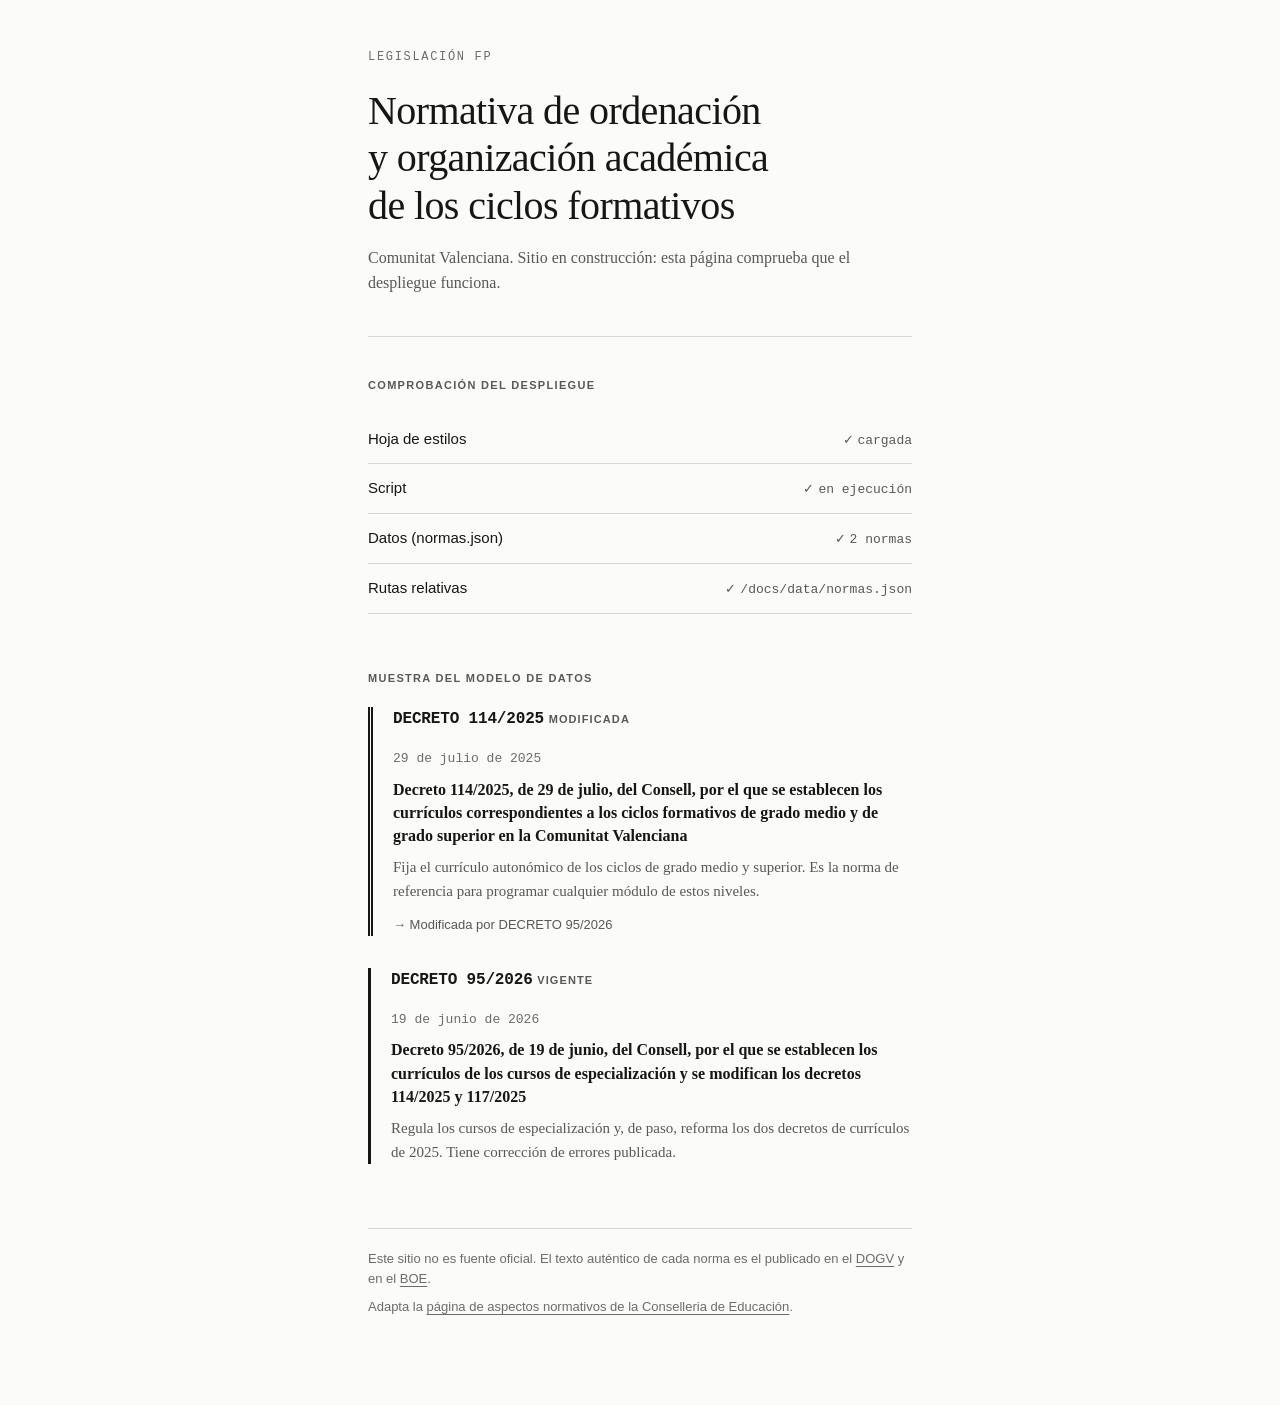
==== docs/index.html @ 3f7e7607 "Publicar esqueleto del sitio con diagnóstico de despliegue" ====
<!doctype html>
<html lang="es">
<head>
<meta charset="utf-8">
<meta name="viewport" content="width=device-width, initial-scale=1">
<title>Legislación FP · Normativa de ciclos formativos</title>
<meta name="description" content="Consulta de la normativa de ordenación y organización académica de los ciclos formativos de FP de la Comunitat Valenciana.">
<link rel="stylesheet" href="assets/css/base.css">
</head>
<body>
<div class="hoja">

  <header>
    <p class="eyebrow">Legislación FP</p>
    <h1 class="titulo">Normativa de ordenación y organización académica de los ciclos formativos</h1>
    <p class="entradilla">Comunitat Valenciana. Sitio en construcción: esta página comprueba que el despliegue funciona.</p>
  </header>

  <hr class="regla">

  <main>
    <section class="seccion">
      <h2 class="rotulo">Comprobación del despliegue</h2>
      <ul class="diagnostico" id="diagnostico">
        <li class="comprobacion" data-resultado="pendiente" data-prueba="css">
          <span>Hoja de estilos</span><span class="comprobacion__resultado">comprobando</span>
        </li>
        <li class="comprobacion" data-resultado="pendiente" data-prueba="js">
          <span>Script</span><span class="comprobacion__resultado">comprobando</span>
        </li>
        <li class="comprobacion" data-resultado="pendiente" data-prueba="datos">
          <span>Datos (normas.json)</span><span class="comprobacion__resultado">comprobando</span>
        </li>
        <li class="comprobacion" data-resultado="pendiente" data-prueba="rutas">
          <span>Rutas relativas</span><span class="comprobacion__resultado">comprobando</span>
        </li>
      </ul>
      <noscript>
        <p class="entradilla">El diagnóstico necesita JavaScript. Que veas esta página con estilos ya confirma que el HTML y la hoja de estilos se sirven bien.</p>
      </noscript>
    </section>

    <section class="seccion">
      <h2 class="rotulo">Muestra del modelo de datos</h2>
      <div id="muestra"></div>
    </section>
  </main>

  <footer class="pie">
    <p>Este sitio no es fuente oficial. El texto auténtico de cada norma es el publicado en el <a href="https://dogv.gva.es/">DOGV</a> y en el <a href="https://www.boe.es/">BOE</a>.</p>
    <p>Adapta la <a href="https://ceice.gva.es/es/web/formacion-profesional/normativa-sobre-ordenacion-y-organizacion-academica-de-los-ciclos-formativos">página de aspectos normativos de la Conselleria de Educación</a>.</p>
  </footer>

</div>
<script src="assets/js/app.js"></script>
</body>
</html>
---- docs/assets/css/base.css ----
/* ==========================================================================
   legislacion-fp · hoja de estilos base
   Escala de grises estricta. El estado de vigencia se codifica con el filete
   izquierdo (trazo), nunca con color: sobrevive a la impresión en blanco y
   negro y a la ceguera al color.
   ========================================================================== */

:root {
  /* Señal para que el script confirme que esta hoja ha cargado. */
  --hoja-cargada: 1;

  /* Tinta y papel. Neutros con una calidez mínima: el negro puro sobre blanco
     puro cansa en lecturas largas de texto legal. */
  --papel:       #fbfbfa;
  --realce:      #efeeea;
  --filete:      #d8d6d1;
  --tinta-tenue: #6e6c67;
  --tinta-media: #5a5854;
  --tinta:       #171614;

  /* Tres funciones tipográficas: título y prosa en serif documental,
     interfaz en la sans del sistema, identificadores y fechas en monoespaciada.
     Ninguna fuente externa: sin peticiones a terceros, sin latencia y sin el
     problema de RGPD que arrastra incrustar tipografías de Google. */
  --fuente-titulo: "Iowan Old Style", "Palatino Linotype", Palatino, "Book Antiqua", Georgia, serif;
  --fuente-ui: -apple-system, BlinkMacSystemFont, "Segoe UI", Roboto, "Helvetica Neue", Arial, sans-serif;
  --fuente-dato: ui-monospace, SFMono-Regular, "SF Mono", Menlo, Consolas, "Liberation Mono", monospace;

  --paso: 0.25rem;
  --medida: 34rem;
}

@media (prefers-color-scheme: dark) {
  :root {
    --papel:       #131312;
    --realce:      #1d1c1a;
    --filete:      #33322f;
    --tinta-tenue: #8f8d87;
    --tinta-media: #a3a099;
    --tinta:       #edebe6;
  }
}

*, *::before, *::after { box-sizing: border-box; }

body {
  margin: 0;
  padding: calc(var(--paso) * 12) calc(var(--paso) * 6) calc(var(--paso) * 20);
  background: var(--papel);
  color: var(--tinta);
  font-family: var(--fuente-titulo);
  font-size: 1.0625rem;
  line-height: 1.6;
  text-rendering: optimizeLegibility;
  -webkit-font-smoothing: antialiased;
}

.hoja { max-width: var(--medida); margin-inline: auto; }

/* --- Cabecera ------------------------------------------------------------ */

.eyebrow {
  margin: 0 0 calc(var(--paso) * 5);
  font-family: var(--fuente-dato);
  font-size: 0.75rem;
  letter-spacing: 0.14em;
  text-transform: uppercase;
  color: var(--tinta-tenue);
}

.titulo {
  margin: 0;
  font-size: clamp(1.75rem, 5.5vw, 2.5rem);
  font-weight: 400;
  line-height: 1.18;
  letter-spacing: -0.015em;
  text-wrap: balance;
}

.entradilla {
  margin: calc(var(--paso) * 4) 0 0;
  color: var(--tinta-media);
  font-size: 1rem;
}

.regla {
  margin: calc(var(--paso) * 10) 0;
  border: 0;
  border-top: 1px solid var(--filete);
}

/* --- Rótulos de sección --------------------------------------------------- */

.rotulo {
  margin: 0 0 calc(var(--paso) * 5);
  font-family: var(--fuente-ui);
  font-size: 0.6875rem;
  font-weight: 600;
  letter-spacing: 0.12em;
  text-transform: uppercase;
  color: var(--tinta-media);
}

.seccion + .seccion { margin-top: calc(var(--paso) * 14); }

/* --- Diagnóstico ---------------------------------------------------------- */

.diagnostico { margin: 0; padding: 0; list-style: none; }

.comprobacion {
  display: flex;
  gap: calc(var(--paso) * 4);
  align-items: baseline;
  justify-content: space-between;
  padding: calc(var(--paso) * 3) 0;
  border-bottom: 1px solid var(--filete);
  font-family: var(--fuente-ui);
  font-size: 0.9375rem;
}

.comprobacion__resultado {
  font-family: var(--fuente-dato);
  font-size: 0.8125rem;
  color: var(--tinta-media);
  text-align: right;
}

.comprobacion[data-resultado="pendiente"] { color: var(--tinta-tenue); }
.comprobacion[data-resultado="fallo"] .comprobacion__resultado { color: var(--tinta); font-weight: 700; }

/* El signo va antes del texto y no depende del color para leerse. */
.comprobacion__resultado::before { margin-right: 0.5ch; }
.comprobacion[data-resultado="ok"]        .comprobacion__resultado::before { content: "✓"; }
.comprobacion[data-resultado="fallo"]     .comprobacion__resultado::before { content: "✗"; }
.comprobacion[data-resultado="pendiente"] .comprobacion__resultado::before { content: "·"; }

/* --- Norma: el filete izquierdo codifica la vigencia ---------------------- */

.norma {
  padding-left: calc(var(--paso) * 5);
  border-left: 3px solid var(--tinta);
}

.norma + .norma { margin-top: calc(var(--paso) * 8); }

.norma[data-estado="modificada"] { border-left-width: 5px; border-left-style: double; }
.norma[data-estado="derogada"]   { border-left-style: dotted; color: var(--tinta-tenue); }

.norma__id {
  font-family: var(--fuente-dato);
  font-size: 1rem;
  font-weight: 600;
  letter-spacing: -0.01em;
}

.norma__estado {
  margin-left: 0.75ch;
  font-family: var(--fuente-ui);
  font-size: 0.6875rem;
  font-weight: 600;
  letter-spacing: 0.1em;
  text-transform: uppercase;
  color: var(--tinta-media);
}

.norma__fecha {
  margin: calc(var(--paso) * 1) 0 calc(var(--paso) * 2);
  font-family: var(--fuente-dato);
  font-size: 0.8125rem;
  color: var(--tinta-tenue);
}

.norma__titulo { margin: 0; font-size: 1rem; line-height: 1.45; }
.norma__resumen { margin: calc(var(--paso) * 2) 0 0; color: var(--tinta-media); font-size: 0.9375rem; }

.norma__relacion {
  margin: calc(var(--paso) * 3) 0 0;
  font-family: var(--fuente-ui);
  font-size: 0.8125rem;
  color: var(--tinta-media);
}

.norma__relacion::before { content: "→"; margin-right: 0.5ch; }

/* --- Enlaces -------------------------------------------------------------- */

a {
  color: inherit;
  text-decoration-thickness: 1px;
  text-underline-offset: 0.2em;
}

a:hover { text-decoration-thickness: 2px; }

a:focus-visible {
  outline: 2px solid var(--tinta);
  outline-offset: 3px;
  border-radius: 1px;
}

/* --- Pie ------------------------------------------------------------------ */

.pie {
  margin-top: calc(var(--paso) * 16);
  padding-top: calc(var(--paso) * 5);
  border-top: 1px solid var(--filete);
  font-family: var(--fuente-ui);
  font-size: 0.8125rem;
  line-height: 1.55;
  color: var(--tinta-tenue);
}

.pie p { margin: 0 0 calc(var(--paso) * 2); }

/* --- Accesibilidad e impresión -------------------------------------------- */

@media (prefers-reduced-motion: no-preference) {
  .comprobacion { transition: color 120ms ease-out; }
}

@media print {
  body { background: #fff; color: #000; padding: 0; }
  .diagnostico { display: none; }
}
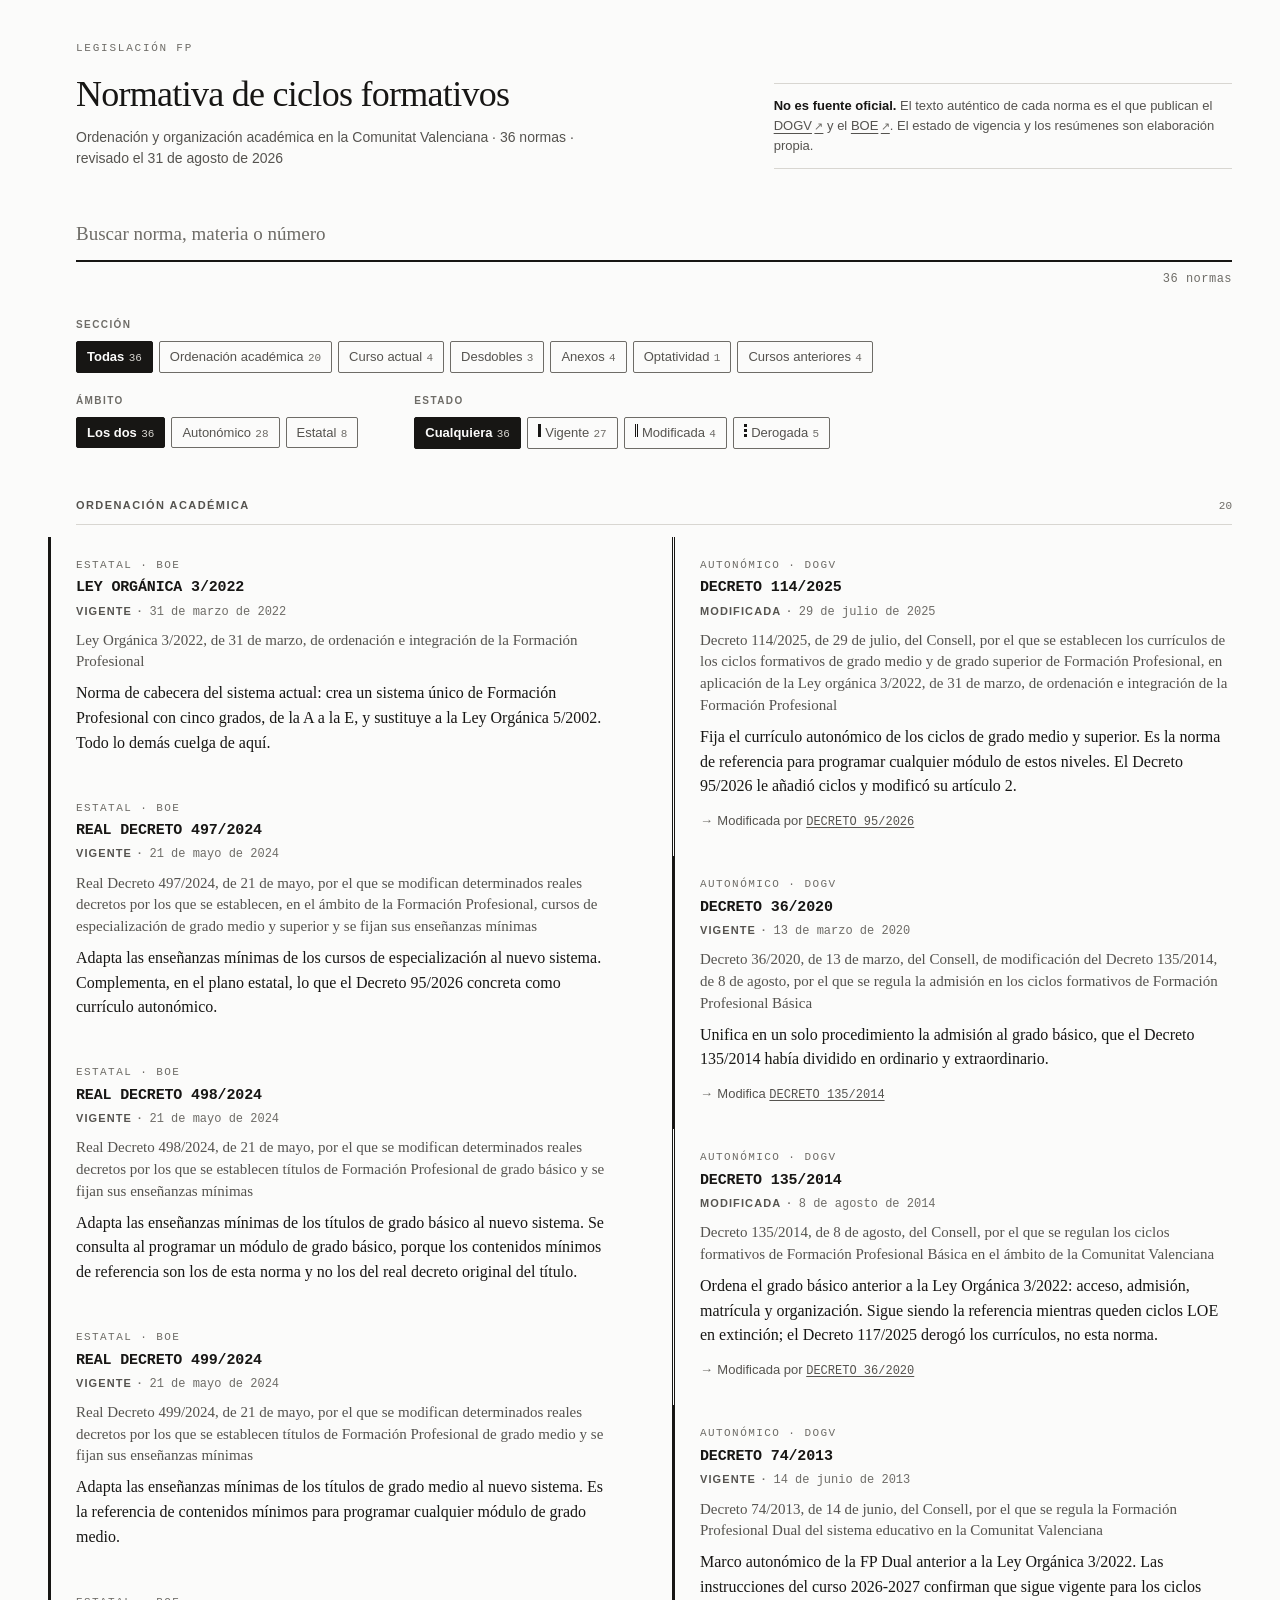
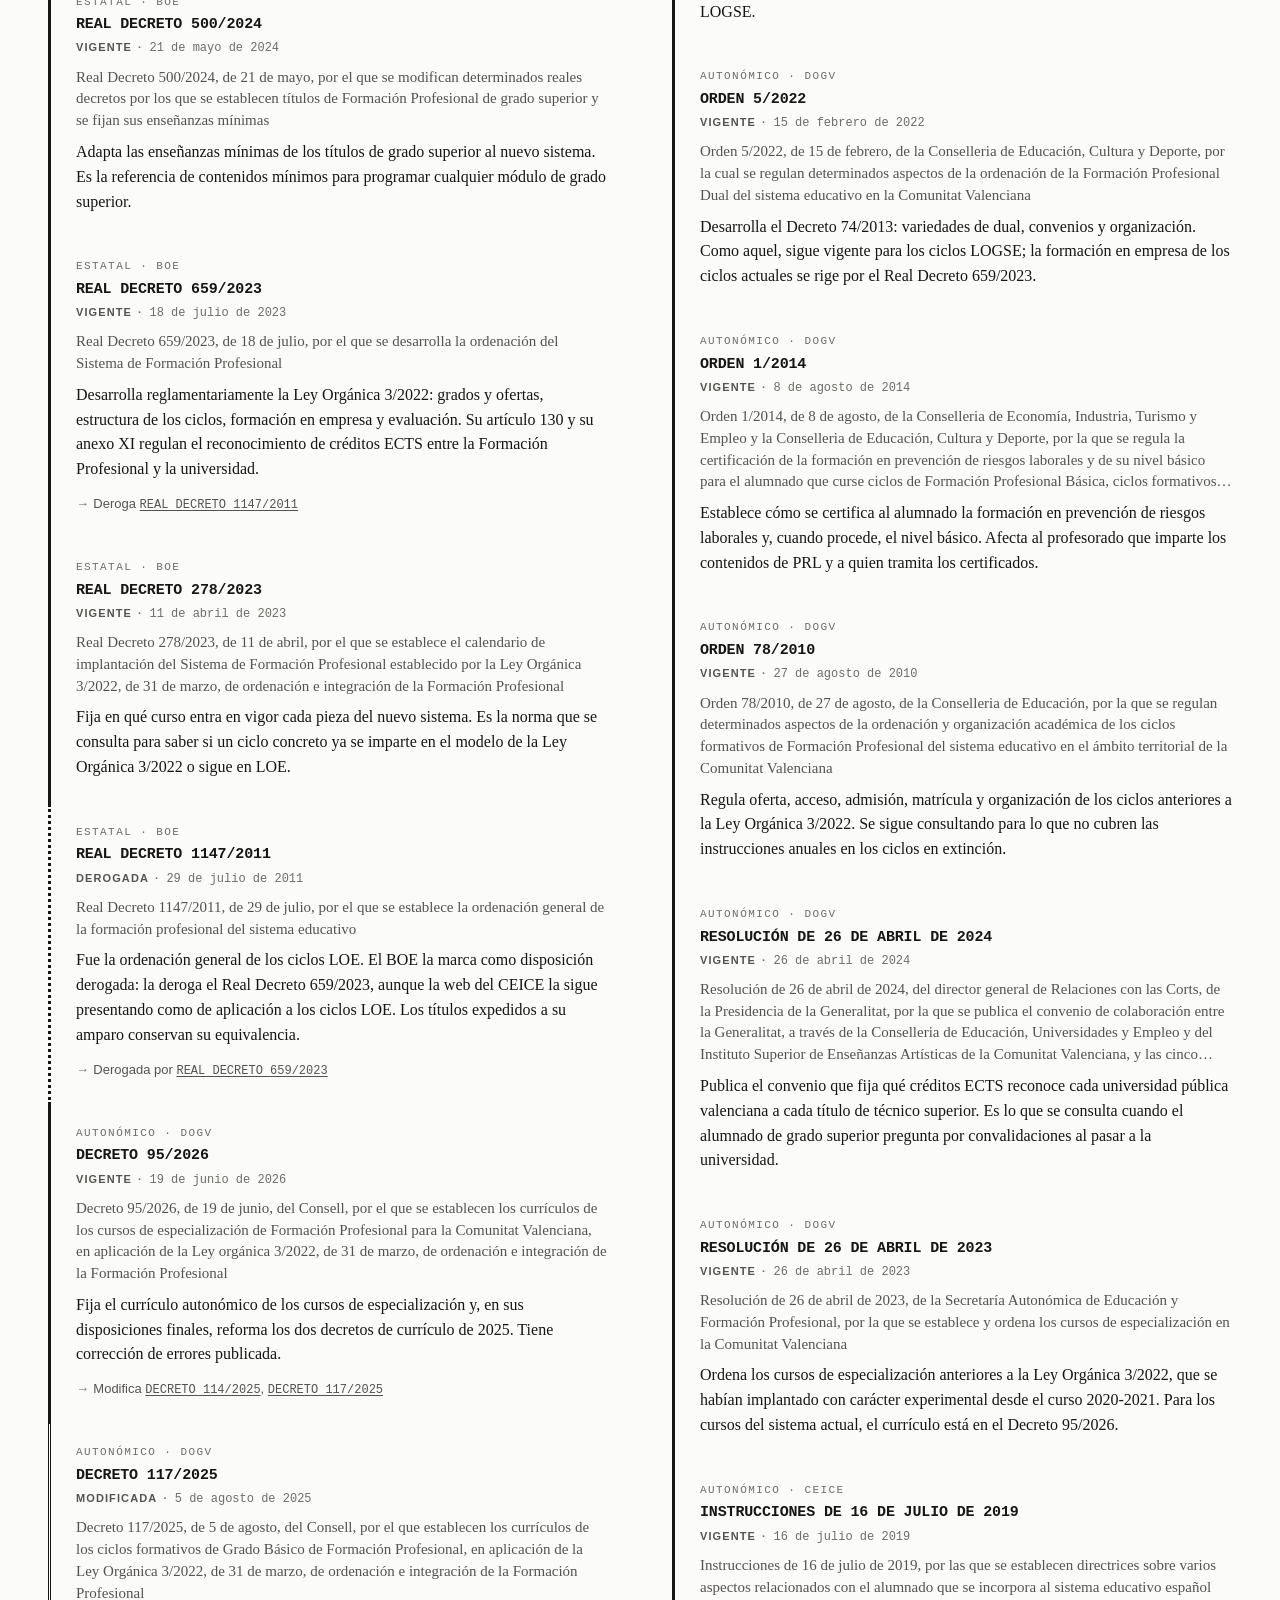
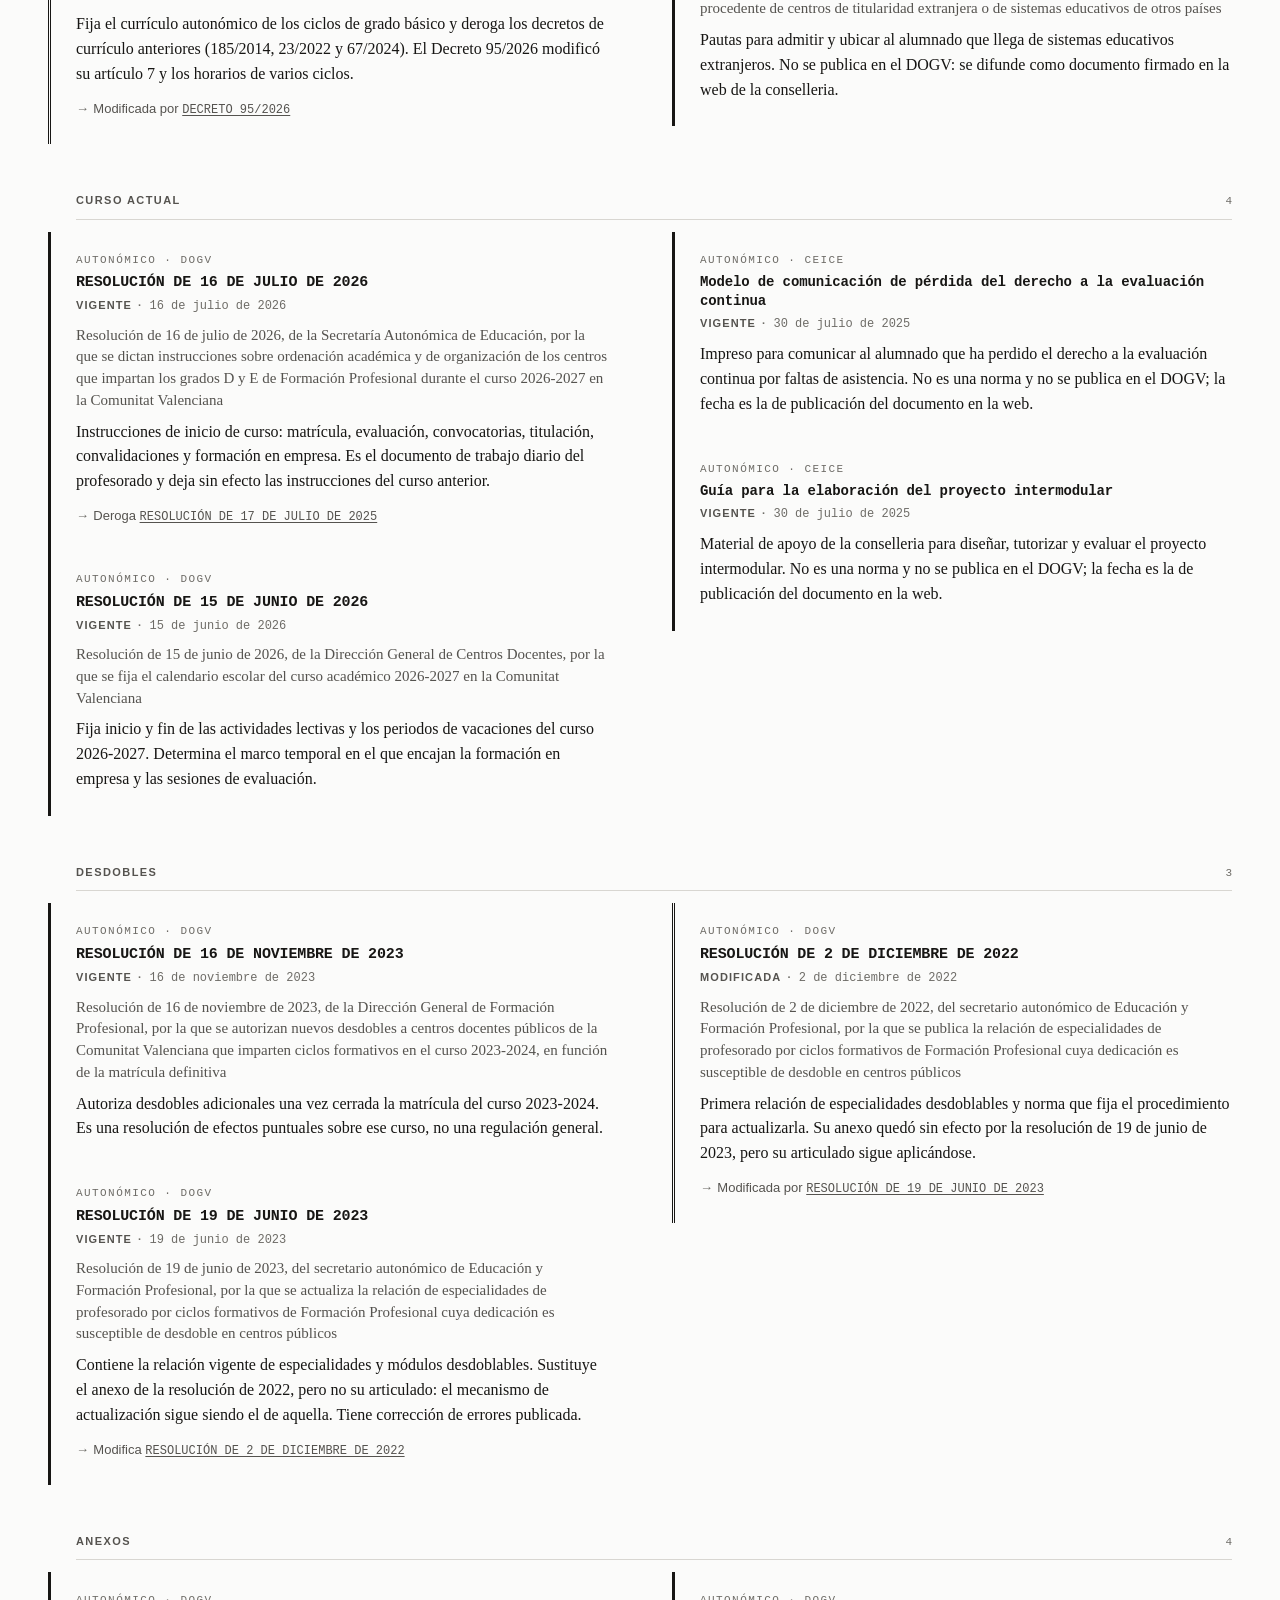
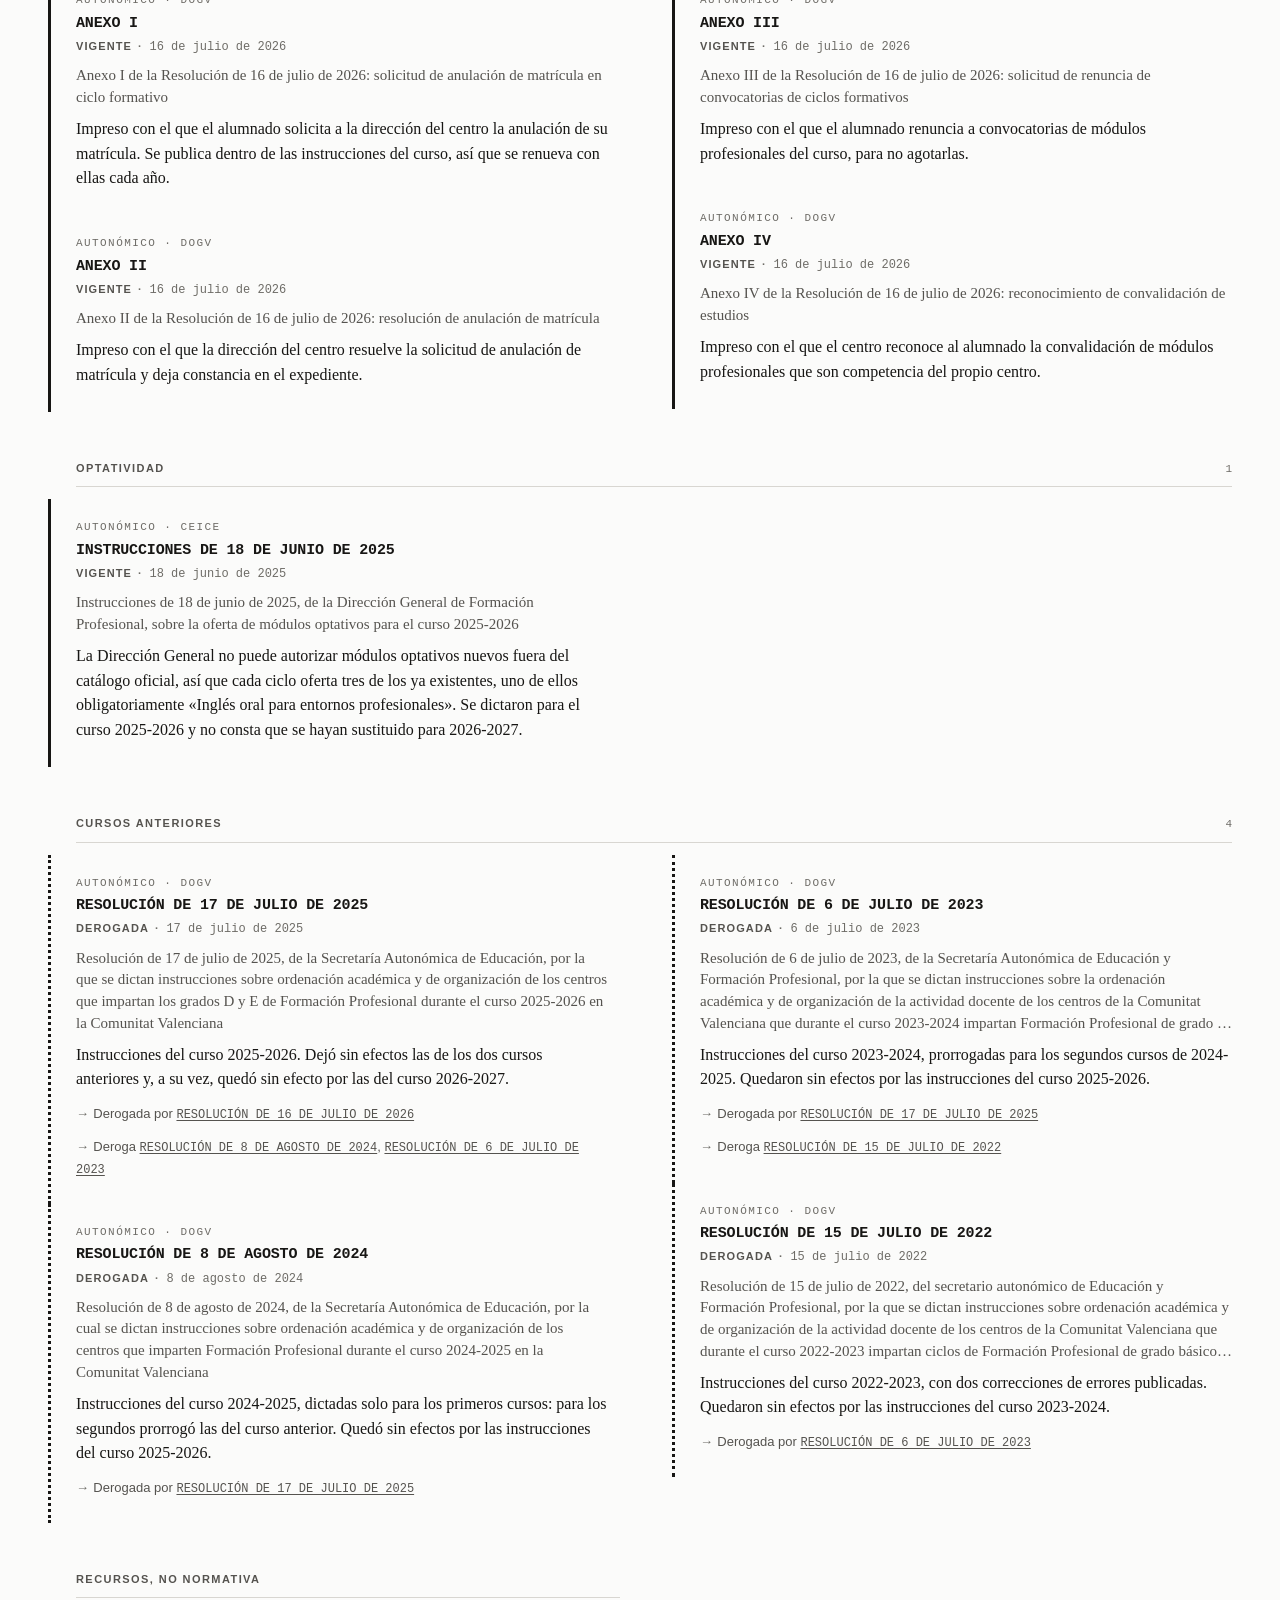
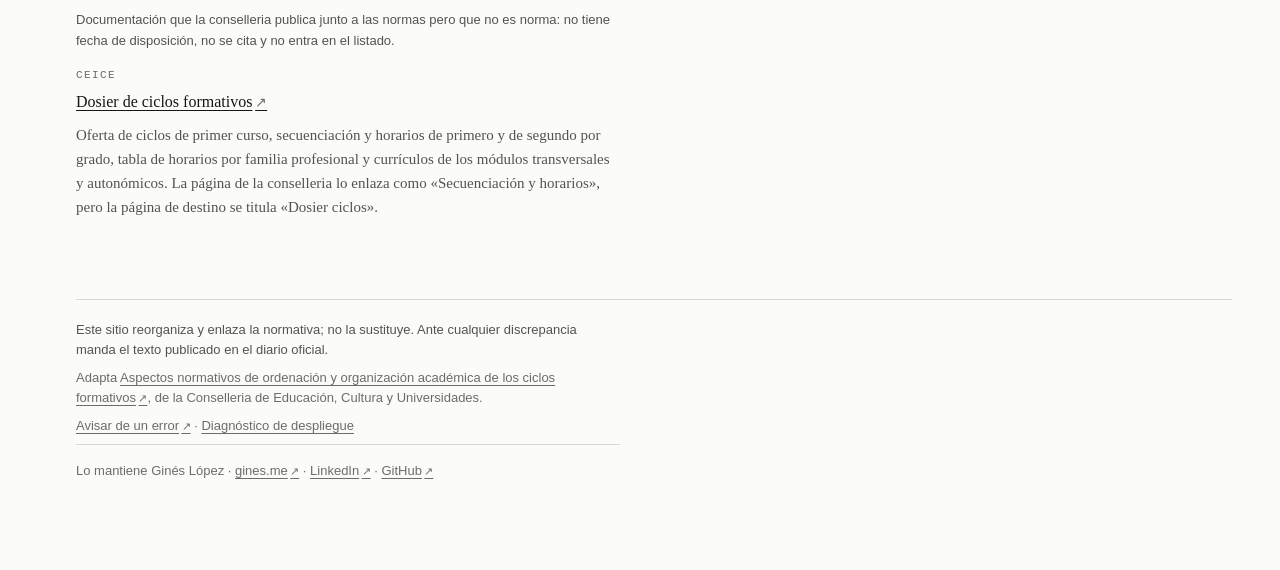
==== commit 844f1628: "Fase 3 v 0.1" ====
--- a/docs/index.html
+++ b/docs/index.html
@@ -4,54 +4,91 @@
 <meta charset="utf-8">
 <meta name="viewport" content="width=device-width, initial-scale=1">
 <title>Legislación FP · Normativa de ciclos formativos</title>
-<meta name="description" content="Consulta de la normativa de ordenación y organización académica de los ciclos formativos de FP de la Comunitat Valenciana.">
+<meta name="description" content="Consulta con buscador y filtros de la normativa de ordenación y organización académica de los ciclos formativos de FP de la Comunitat Valenciana, con el estado de vigencia y las relaciones entre normas.">
+<link rel="icon" href="assets/favicon.svg" type="image/svg+xml">
 <link rel="stylesheet" href="assets/css/base.css">
 </head>
 <body>
+
+<a class="saltar" href="#contenido">Saltar al contenido</a>
+
 <div class="hoja">
 
-  <header>
-    <p class="eyebrow">Legislación FP</p>
-    <h1 class="titulo">Normativa de ordenación y organización académica de los ciclos formativos</h1>
-    <p class="entradilla">Comunitat Valenciana. Sitio en construcción: esta página comprueba que el despliegue funciona.</p>
+  <header class="cabecera">
+    <p class="marca">Legislación FP</p>
+    <h1 class="cabecera__titulo">Normativa de ciclos formativos</h1>
+    <p class="cabecera__nota">Ordenación y organización académica en la Comunitat Valenciana<span id="cabecera-datos"></span></p>
+    <p class="aviso">
+      <strong>No es fuente oficial.</strong> El texto auténtico de cada norma es el que publican el
+      <a href="https://dogv.gva.es/" target="_blank" rel="noopener noreferrer">DOGV<span class="externo" aria-hidden="true"></span><span class="oculto"> (se abre en una ventana nueva)</span></a>
+      y el
+      <a href="https://www.boe.es/" target="_blank" rel="noopener noreferrer">BOE<span class="externo" aria-hidden="true"></span><span class="oculto"> (se abre en una ventana nueva)</span></a>.
+      El estado de vigencia y los resúmenes son elaboración propia.
+    </p>
   </header>
 
-  <hr class="regla">
+  <main class="contenido" id="contenido">
 
-  <main>
-    <section class="seccion">
-      <h2 class="rotulo">Comprobación del despliegue</h2>
-      <ul class="diagnostico" id="diagnostico">
-        <li class="comprobacion" data-resultado="pendiente" data-prueba="css">
-          <span>Hoja de estilos</span><span class="comprobacion__resultado">comprobando</span>
-        </li>
-        <li class="comprobacion" data-resultado="pendiente" data-prueba="js">
-          <span>Script</span><span class="comprobacion__resultado">comprobando</span>
-        </li>
-        <li class="comprobacion" data-resultado="pendiente" data-prueba="datos">
-          <span>Datos (normas.json)</span><span class="comprobacion__resultado">comprobando</span>
-        </li>
-        <li class="comprobacion" data-resultado="pendiente" data-prueba="rutas">
-          <span>Rutas relativas</span><span class="comprobacion__resultado">comprobando</span>
-        </li>
-      </ul>
-      <noscript>
-        <p class="entradilla">El diagnóstico necesita JavaScript. Que veas esta página con estilos ya confirma que el HTML y la hoja de estilos se sirven bien.</p>
-      </noscript>
-    </section>
+    <noscript>
+      <section class="apartado">
+        <h2 class="apartado__rotulo">Hace falta JavaScript</h2>
+        <p class="cabecera__nota">El buscador y los filtros se ejecutan en el navegador, así que sin JavaScript esta página no puede mostrar el listado. Los datos están, en cualquier caso, en un solo fichero legible: <a href="data/normas.json">normas.json</a>.</p>
+        <p class="cabecera__nota">Para consultar la normativa directamente en la fuente, la conselleria publica su <a href="https://ceice.gva.es/es/web/formacion-profesional/normativa-sobre-ordenacion-y-organizacion-academica-de-los-ciclos-formativos" target="_blank" rel="noopener noreferrer">página de aspectos normativos</a>.</p>
+      </section>
+    </noscript>
 
-    <section class="seccion">
-      <h2 class="rotulo">Muestra del modelo de datos</h2>
-      <div id="muestra"></div>
-    </section>
+    <!-- Estado de partida. Lo retira el script en cuanto tiene los datos; si
+         sigue aquí es que el script no ha llegado a ejecutarse, así que ofrece
+         a dónde ir mientras tanto. -->
+    <p class="cargando" id="cargando">
+      Cargando el listado de normas. Si no aparece, la conselleria publica su
+      <a href="https://ceice.gva.es/es/web/formacion-profesional/normativa-sobre-ordenacion-y-organizacion-academica-de-los-ciclos-formativos" target="_blank" rel="noopener noreferrer">página de aspectos normativos</a>,
+      y el <a href="diagnostico.html">diagnóstico de despliegue</a> dice qué se ha roto.
+    </p>
+
+    <!-- Vista de listado: buscador, filtros y las normas agrupadas por sección. -->
+    <div id="vista-listado" hidden>
+
+      <search class="buscador">
+        <label class="oculto" for="q">Buscar norma</label>
+        <input class="buscador__campo" id="q" type="search" autocomplete="off"
+               spellcheck="false" enterkeyhint="search"
+               placeholder="Buscar norma, materia o número">
+        <p class="buscador__recuento" id="recuento" role="status"></p>
+      </search>
+
+      <div class="filtros" id="filtros"></div>
+
+      <div id="listado"></div>
+
+      <div class="vacio" id="vacio" hidden></div>
+
+      <section class="apartado recursos" id="recursos" hidden>
+        <h2 class="apartado__rotulo">Recursos, no normativa</h2>
+        <p class="recursos__nota">Documentación que la conselleria publica junto a las normas pero que no es norma: no tiene fecha de disposición, no se cita y no entra en el listado.</p>
+        <ul class="recursos__lista"></ul>
+      </section>
+
+    </div>
+
+    <!-- Vista de ficha: una norma con sus relaciones, cada una con su resumen. -->
+    <article id="vista-ficha" hidden></article>
+
   </main>
 
   <footer class="pie">
-    <p>Este sitio no es fuente oficial. El texto auténtico de cada norma es el publicado en el <a href="https://dogv.gva.es/">DOGV</a> y en el <a href="https://www.boe.es/">BOE</a>.</p>
-    <p>Adapta la <a href="https://ceice.gva.es/es/web/formacion-profesional/normativa-sobre-ordenacion-y-organizacion-academica-de-los-ciclos-formativos">página de aspectos normativos de la Conselleria de Educación</a>.</p>
+    <p class="pie__aviso">Este sitio reorganiza y enlaza la normativa; no la sustituye. Ante cualquier discrepancia manda el texto publicado en el diario oficial.</p>
+    <p id="pie-fuente"></p>
+    <p><a href="https://github.com/gines-lopez/legislacion-fp/issues" target="_blank" rel="noopener noreferrer">Avisar de un error<span class="externo" aria-hidden="true"></span><span class="oculto"> (se abre en una ventana nueva)</span></a> · <a href="diagnostico.html">Diagnóstico de despliegue</a></p>
+    <p class="pie__firma">Lo mantiene Ginés López ·
+      <a href="https://gines.me" target="_blank" rel="noopener noreferrer">gines.me<span class="externo" aria-hidden="true"></span><span class="oculto"> (se abre en una ventana nueva)</span></a> ·
+      <a href="https://www.linkedin.com/in/gineslopez/" target="_blank" rel="noopener noreferrer">LinkedIn<span class="externo" aria-hidden="true"></span><span class="oculto"> (se abre en una ventana nueva)</span></a> ·
+      <a href="https://github.com/gines-lopez" target="_blank" rel="noopener noreferrer">GitHub<span class="externo" aria-hidden="true"></span><span class="oculto"> (se abre en una ventana nueva)</span></a>
+    </p>
   </footer>
 
 </div>
+
 <script src="assets/js/app.js"></script>
 </body>
 </html>
--- a/docs/assets/css/base.css
+++ b/docs/assets/css/base.css
@@ -1,12 +1,22 @@
 /* ==========================================================================
-   legislacion-fp · hoja de estilos base
-   Escala de grises estricta. El estado de vigencia se codifica con el filete
-   izquierdo (trazo), nunca con color: sobrevive a la impresión en blanco y
-   negro y a la ceguera al color.
+   legislacion-fp · hoja de estilos
+
+   Escala de grises estricta, sin color de acento (D5). El estado de vigencia
+   se codifica con el TRAZO de un filete, nunca con color: sobrevive a la
+   impresión en blanco y negro y a la ceguera al color.
+
+   La página se organiza sobre un canal izquierdo de ancho fijo. El texto
+   empieza a la derecha de ese canal; dentro de él corre una regla vertical
+   continua que atraviesa cada sección del listado y cambia de trazo norma a
+   norma. Al bajar la página se ve el estado del corpus sin leer una palabra,
+   y la regla se interrumpe justo donde cambia la sección.
+
+   El mismo canal reaparece en la ficha: de él cuelgan las normas relacionadas,
+   cada una con su propio trazo.
    ========================================================================== */
 
 :root {
-  /* Señal para que el script confirme que esta hoja ha cargado. */
+  /* Señal para que el diagnóstico confirme que esta hoja ha cargado. */
   --hoja-cargada: 1;
 
   /* Tinta y papel. Neutros con una calidez mínima: el negro puro sobre blanco
@@ -15,7 +25,7 @@
   --realce:      #efeeea;
   --filete:      #d8d6d1;
   --tinta-tenue: #6e6c67;
-  --tinta-media: #5a5854;
+  --tinta-media: #55534f;
   --tinta:       #171614;
 
   /* Tres funciones tipográficas: título y prosa en serif documental,
@@ -28,15 +38,17 @@
 
   --paso: 0.25rem;
   --medida: 34rem;
+  --canal: 1.75rem;
+  --trazo: 3px;
 }
 
 @media (prefers-color-scheme: dark) {
   :root {
     --papel:       #131312;
-    --realce:      #1d1c1a;
-    --filete:      #33322f;
-    --tinta-tenue: #8f8d87;
-    --tinta-media: #a3a099;
+    --realce:      #24231f;
+    --filete:      #3a3833;
+    --tinta-tenue: #928f89;
+    --tinta-media: #aeaba3;
     --tinta:       #edebe6;
   }
 }
@@ -45,7 +57,7 @@
 
 body {
   margin: 0;
-  padding: calc(var(--paso) * 12) calc(var(--paso) * 6) calc(var(--paso) * 20);
+  padding: calc(var(--paso) * 10) calc(var(--paso) * 5) calc(var(--paso) * 20);
   background: var(--papel);
   color: var(--tinta);
   font-family: var(--fuente-titulo);
@@ -55,55 +67,627 @@
   -webkit-font-smoothing: antialiased;
 }
 
-.hoja { max-width: var(--medida); margin-inline: auto; }
-
-/* --- Cabecera ------------------------------------------------------------ */
-
-.eyebrow {
-  margin: 0 0 calc(var(--paso) * 5);
+/* El canal se reserva aquí y todo el contenido queda a su derecha. Solo las
+   piezas que dibujan la regla (.norma, .relacion) salen de él con margen
+   negativo, de modo que su filete cae exactamente en x = 0.
+
+   El listado ocupa el ancho de la pantalla. La ficha no: es prosa legal, y
+   una línea de 1.400 px no se lee. Ver .ficha más abajo. */
+.hoja { padding-left: var(--canal); }
+
+/* El diagnóstico no es un listado: es una página de texto y se queda centrada
+   en la medida de lectura. */
+.hoja--estrecha {
+  max-width: calc(var(--medida) + var(--canal));
+  margin-inline: auto;
+}
+
+@media (max-width: 30rem) {
+  :root { --canal: 1.25rem; }
+  body { padding-inline: calc(var(--paso) * 4); }
+}
+
+/* --- Servicio ------------------------------------------------------------- */
+
+.oculto {
+  position: absolute;
+  width: 1px; height: 1px;
+  margin: -1px; padding: 0;
+  overflow: hidden;
+  clip-path: inset(50%);
+  white-space: nowrap;
+}
+
+.saltar {
+  position: absolute;
+  left: -9999px;
+  top: 0;
+  padding: calc(var(--paso) * 2) calc(var(--paso) * 4);
+  background: var(--papel);
+  border: 2px solid var(--tinta);
+  font-family: var(--fuente-ui);
+  font-size: 0.875rem;
+}
+
+.saltar:focus { left: calc(var(--paso) * 2); top: calc(var(--paso) * 2); z-index: 2; }
+
+/* --- Cabecera ------------------------------------------------------------- */
+
+.marca {
+  margin: 0 0 calc(var(--paso) * 4);
+  font-family: var(--fuente-dato);
+  font-size: 0.6875rem;
+  letter-spacing: 0.16em;
+  text-transform: uppercase;
+  color: var(--tinta-tenue);
+}
+
+.cabecera__titulo {
+  margin: 0;
+  font-size: clamp(1.625rem, 5vw, 2.25rem);
+  font-weight: 400;
+  line-height: 1.15;
+  letter-spacing: -0.02em;
+  text-wrap: balance;
+}
+
+.cabecera__nota {
+  margin: calc(var(--paso) * 3) 0 0;
+  max-width: var(--medida);
+  color: var(--tinta-media);
+  font-family: var(--fuente-ui);
+  font-size: 0.875rem;
+  line-height: 1.5;
+}
+
+/* Que el sitio no sea fuente oficial no es letra pequeña: citar mal una norma
+   perjudica a quien consulta, así que el aviso va arriba y no en el pie. */
+.aviso {
+  margin: calc(var(--paso) * 6) 0 0;
+  padding: calc(var(--paso) * 3) 0;
+  max-width: var(--medida);
+  border-top: 1px solid var(--filete);
+  border-bottom: 1px solid var(--filete);
+  font-family: var(--fuente-ui);
+  font-size: 0.8125rem;
+  line-height: 1.55;
+  color: var(--tinta-media);
+}
+
+.aviso strong { color: var(--tinta); font-weight: 600; }
+
+.cargando {
+  margin: calc(var(--paso) * 12) 0 0;
+  font-family: var(--fuente-ui);
+  font-size: 0.875rem;
+  color: var(--tinta-media);
+}
+
+.cargando--fallo { color: var(--tinta); }
+
+/* --- Buscador ------------------------------------------------------------- */
+
+.buscador { display: block; margin-top: calc(var(--paso) * 11); }
+
+/* Un renglón, no una caja: se escribe sobre la página como en el margen de un
+   documento, en la misma serif con la que está compuesto el contenido. */
+.buscador__campo {
+  width: 100%;
+  appearance: none;
+  padding: calc(var(--paso) * 2) 0 calc(var(--paso) * 3);
+  border: 0;
+  border-bottom: 2px solid var(--tinta);
+  border-radius: 0;
+  background: transparent;
+  color: var(--tinta);
+  font-family: var(--fuente-titulo);
+  font-size: 1.1875rem;
+  line-height: 1.4;
+}
+
+.buscador__campo::placeholder { color: var(--tinta-tenue); opacity: 1; }
+.buscador__campo::-webkit-search-cancel-button { filter: grayscale(1); }
+
+.buscador__campo:focus {
+  outline: none;
+  border-bottom-width: 5px;
+  padding-bottom: calc(var(--paso) * 3 - 3px);
+}
+
+.buscador__recuento {
+  margin: calc(var(--paso) * 2) 0 0;
   font-family: var(--fuente-dato);
   font-size: 0.75rem;
+  letter-spacing: 0.04em;
+  color: var(--tinta-tenue);
+  text-align: right;
+}
+
+/* --- Filtros -------------------------------------------------------------- */
+
+.filtros { margin-top: calc(var(--paso) * 7); }
+
+.filtro + .filtro { margin-top: calc(var(--paso) * 4); }
+
+.filtro__rotulo {
+  margin: 0 0 calc(var(--paso) * 2);
+  font-family: var(--fuente-ui);
+  font-size: 0.625rem;
+  font-weight: 600;
   letter-spacing: 0.14em;
   text-transform: uppercase;
   color: var(--tinta-tenue);
 }
 
-.titulo {
+.filtro__chips { display: flex; flex-wrap: wrap; gap: calc(var(--paso) * 1.5); }
+
+/* Un radio mínimo distingue lo que se pulsa de lo que se lee: en el resto de
+   la página no hay una sola esquina redondeada. */
+.chip {
+  display: inline-flex;
+  align-items: baseline;
+  gap: 0.6ch;
+  padding: calc(var(--paso) * 1.5) calc(var(--paso) * 2.5);
+  /* Filete a 5:1 contra el papel, no el hairline de los rótulos: un control
+     que se pulsa tiene que verse que es un control. */
+  border: 1px solid var(--tinta-tenue);
+  border-radius: 2px;
+  background: transparent;
+  color: var(--tinta-media);
+  font-family: var(--fuente-ui);
+  font-size: 0.8125rem;
+  line-height: 1.35;
+  cursor: pointer;
+}
+
+.chip:hover:not(:disabled) { border-color: var(--tinta); color: var(--tinta); }
+
+/* Activo en tinta plena con el texto en papel: la inversión completa es la
+   señal más fuerte que hay dentro de una escala de grises, y no depende de
+   distinguir colores ni sobrevive peor a una impresión en blanco y negro. */
+.chip[aria-pressed="true"] {
+  border-color: var(--tinta);
+  background: var(--tinta);
+  color: var(--papel);
+  font-weight: 600;
+}
+
+.chip:disabled { opacity: 0.45; cursor: default; }
+
+.chip__n {
+  font-family: var(--fuente-dato);
+  font-size: 0.6875rem;
+  font-weight: 400;
+  color: var(--tinta-tenue);
+}
+
+.chip[aria-pressed="true"] .chip__n { color: var(--filete); }
+
+.filtro__materia {
+  margin: calc(var(--paso) * 4) 0 0;
+  font-family: var(--fuente-ui);
+  font-size: 0.8125rem;
+  color: var(--tinta-media);
+}
+
+.filtro__quitar { margin-left: 0.75ch; }
+
+/* --- El trazo, que es el código de vigencia ------------------------------- */
+
+/* Se usa en dos sitios y tiene que ser idéntico en los dos: en el margen del
+   listado y en la muestra que lleva cada chip de estado. Así el filtro hace de
+   leyenda y no hace falta explicar el código en ninguna parte. */
+.trazo {
+  display: inline-block;
+  width: var(--trazo);
+  height: 1.05em;
+  border-left: var(--trazo) solid var(--tinta);
+  vertical-align: -0.16em;
+}
+
+.trazo[data-estado="modificada"] { border-left-style: double; }
+.trazo[data-estado="derogada"]   { border-left-style: dotted; }
+
+/* --- Bloques de sección --------------------------------------------------- */
+
+#listado { margin-top: calc(var(--paso) * 12); }
+
+.bloque + .bloque { margin-top: calc(var(--paso) * 12); }
+
+.bloque__rotulo {
+  display: flex;
+  align-items: baseline;
+  justify-content: space-between;
+  gap: calc(var(--paso) * 3);
+  margin: 0 0 calc(var(--paso) * 3);
+  padding-bottom: calc(var(--paso) * 2);
+  border-bottom: 1px solid var(--filete);
+  font-family: var(--fuente-ui);
+  font-size: 0.6875rem;
+  font-weight: 600;
+  letter-spacing: 0.13em;
+  text-transform: uppercase;
+  color: var(--tinta-media);
+}
+
+.bloque__n {
+  font-family: var(--fuente-dato);
+  font-weight: 400;
+  letter-spacing: 0;
+  color: var(--tinta-tenue);
+}
+
+.bloque__normas { margin: 0; padding: 0; list-style: none; }
+
+/* --- Norma en el listado -------------------------------------------------- */
+
+/* Sin margen vertical entre normas: los filetes se tocan y forman la regla
+   continua. La junta entre dos trazos distintos es visible a propósito. */
+.norma {
+  margin-left: calc(var(--canal) * -1);
+  padding: calc(var(--paso) * 5) 0 calc(var(--paso) * 6) calc(var(--canal) - var(--trazo));
+  border-left: var(--trazo) solid var(--tinta);
+}
+
+.norma[data-estado="modificada"] { border-left-style: double; }
+.norma[data-estado="derogada"]   { border-left-style: dotted; }
+
+/* Una norma derogada no es papel mojado: se sigue citando y los efectos que
+   produjo no desaparecen. Por eso su texto no se atenúa; lo único que cambia
+   es el trazo, y la palabra «Derogada» lo dice sin rodeos. */
+
+.norma:has(a:hover), .norma:has(a:focus-visible) { background: var(--realce); }
+
+.norma__procedencia {
   margin: 0;
-  font-size: clamp(1.75rem, 5.5vw, 2.5rem);
-  font-weight: 400;
-  line-height: 1.18;
-  letter-spacing: -0.015em;
-  text-wrap: balance;
-}
-
-.entradilla {
+  font-family: var(--fuente-dato);
+  font-size: 0.6875rem;
+  letter-spacing: 0.13em;
+  text-transform: uppercase;
+  color: var(--tinta-tenue);
+}
+
+.norma__id {
+  margin: calc(var(--paso) * 1) 0 0;
+  font-family: var(--fuente-dato);
+  font-size: 0.9375rem;
+  font-weight: 600;
+  line-height: 1.35;
+  letter-spacing: -0.01em;
+  text-transform: uppercase;
+}
+
+/* Los anexos y las guías no tienen número: su nombre hace de identificador y
+   se compone tal cual, sin versalitas. */
+.norma__id--nombre { text-transform: none; font-size: 0.875rem; }
+
+.norma__id a { text-decoration: none; }
+.norma__id a:hover, .norma__id a:focus-visible { text-decoration: underline; text-underline-offset: 0.22em; }
+
+.norma__meta {
+  display: flex;
+  flex-wrap: wrap;
+  align-items: baseline;
+  gap: 0 1ch;
+  margin: calc(var(--paso) * 1) 0 calc(var(--paso) * 2);
+  font-family: var(--fuente-dato);
+  font-size: 0.75rem;
+  color: var(--tinta-tenue);
+}
+
+.norma__estado {
+  font-family: var(--fuente-ui);
+  font-size: 0.6875rem;
+  font-weight: 600;
+  letter-spacing: 0.1em;
+  text-transform: uppercase;
+  color: var(--tinta-media);
+}
+
+.norma__estado::after { content: "·"; margin-left: 1ch; color: var(--tinta-tenue); }
+
+.norma__titulo {
+  margin: 0;
+  font-size: 0.9375rem;
+  line-height: 1.45;
+  color: var(--tinta-media);
+  /* Algún título oficial pasa de 900 caracteres. En el listado se recorta; en
+     la ficha está entero, que es donde se cita. */
+  display: -webkit-box;
+  -webkit-box-orient: vertical;
+  -webkit-line-clamp: 4;
+  line-clamp: 4;
+  overflow: hidden;
+}
+
+/* El resumen es lo que este sitio aporta y lo que resuelve la consulta, así
+   que se compone con más cuerpo que el título oficial, no con menos. */
+.norma__resumen { margin: calc(var(--paso) * 2) 0 0; font-size: 1rem; line-height: 1.55; }
+
+.norma__coincidencia {
+  display: flex;
+  flex-wrap: wrap;
+  align-items: center;
+  gap: calc(var(--paso) * 1.5);
+  margin: calc(var(--paso) * 3) 0 0;
+  font-family: var(--fuente-ui);
+  font-size: 0.75rem;
+  color: var(--tinta-tenue);
+}
+
+.norma__relacion {
+  margin: calc(var(--paso) * 3) 0 0;
+  font-family: var(--fuente-ui);
+  font-size: 0.8125rem;
+  color: var(--tinta-media);
+}
+
+.norma__relacion::before { content: "→"; margin-right: 0.6ch; color: var(--tinta-tenue); }
+.norma__relacion a { font-family: var(--fuente-dato); font-size: 0.75rem; text-transform: uppercase; }
+
+/* --- Vacío ---------------------------------------------------------------- */
+
+.vacio { margin-top: calc(var(--paso) * 12); max-width: var(--medida); }
+.vacio__titulo { margin: 0; font-size: 1.0625rem; }
+
+.vacio__pista {
+  margin: calc(var(--paso) * 3) 0 0;
+  font-family: var(--fuente-ui);
+  font-size: 0.875rem;
+  line-height: 1.6;
+  max-width: var(--medida);
+  color: var(--tinta-media);
+}
+
+.vacio__que { color: var(--tinta-tenue); }
+
+/* --- Recursos: no son normas, así que el canal va vacío ------------------- */
+
+.recursos { margin-top: calc(var(--paso) * 16); max-width: var(--medida); }
+
+.recursos__nota {
+  margin: 0 0 calc(var(--paso) * 4);
+  font-family: var(--fuente-ui);
+  font-size: 0.8125rem;
+  max-width: var(--medida);
+  color: var(--tinta-media);
+}
+
+.recursos__lista { margin: 0; padding: 0; list-style: none; }
+.recurso + .recurso { margin-top: calc(var(--paso) * 5); }
+
+.recurso__fuente {
+  margin: 0;
+  font-family: var(--fuente-dato);
+  font-size: 0.6875rem;
+  letter-spacing: 0.13em;
+  text-transform: uppercase;
+  color: var(--tinta-tenue);
+}
+
+.recurso__titulo { margin: calc(var(--paso) * 1) 0 0; font-size: 1rem; }
+.recurso__resumen { margin: calc(var(--paso) * 2) 0 0; font-size: 0.9375rem; color: var(--tinta-media); }
+
+/* --- Ficha ---------------------------------------------------------------- */
+
+#vista-ficha { max-width: var(--medida); }
+
+
+.volver {
+  margin: 0 0 calc(var(--paso) * 8);
+  font-family: var(--fuente-ui);
+  font-size: 0.8125rem;
+}
+
+.volver a { text-decoration: none; }
+.volver a::before { content: "←"; margin-right: 0.6ch; }
+.volver a:hover, .volver a:focus-visible { text-decoration: underline; text-underline-offset: 0.22em; }
+
+.ficha__procedencia {
+  margin: 0;
+  font-family: var(--fuente-dato);
+  font-size: 0.6875rem;
+  letter-spacing: 0.13em;
+  text-transform: uppercase;
+  color: var(--tinta-tenue);
+}
+
+.ficha__id {
+  margin: calc(var(--paso) * 2) 0 0;
+  font-family: var(--fuente-dato);
+  font-size: clamp(1.125rem, 3.6vw, 1.4375rem);
+  font-weight: 600;
+  line-height: 1.25;
+  letter-spacing: -0.02em;
+  text-transform: uppercase;
+}
+
+.ficha__id--nombre { text-transform: none; font-size: clamp(1rem, 3.2vw, 1.1875rem); }
+.ficha__id:focus { outline: none; }
+.ficha__id:focus-visible { outline: 2px solid var(--tinta); outline-offset: 4px; }
+
+.ficha__meta {
+  display: flex;
+  flex-wrap: wrap;
+  align-items: baseline;
+  gap: 0 1ch;
+  margin: calc(var(--paso) * 3) 0 0;
+  font-family: var(--fuente-dato);
+  font-size: 0.8125rem;
+  color: var(--tinta-tenue);
+}
+
+.ficha__estado {
+  font-family: var(--fuente-ui);
+  font-size: 0.75rem;
+  font-weight: 600;
+  letter-spacing: 0.1em;
+  text-transform: uppercase;
+  color: var(--tinta);
+}
+
+/* Que una norma esté «modificada» dice que cambió, no hasta dónde. La nota lo
+   advierte y manda al resumen, que es donde vive el alcance. */
+.ficha__nota-estado {
+  margin: calc(var(--paso) * 2) 0 0;
+  font-family: var(--fuente-ui);
+  font-size: 0.8125rem;
+  line-height: 1.55;
+  color: var(--tinta-media);
+}
+
+.ficha__titulo {
+  margin: calc(var(--paso) * 8) 0 0;
+  font-size: 1rem;
+  line-height: 1.5;
+  color: var(--tinta-media);
+}
+
+.ficha__resumen {
   margin: calc(var(--paso) * 4) 0 0;
-  color: var(--tinta-media);
-  font-size: 1rem;
-}
-
-.regla {
-  margin: calc(var(--paso) * 10) 0;
-  border: 0;
-  border-top: 1px solid var(--filete);
-}
-
-/* --- Rótulos de sección --------------------------------------------------- */
-
-.rotulo {
-  margin: 0 0 calc(var(--paso) * 5);
+  font-size: 1.125rem;
+  line-height: 1.55;
+}
+
+.apartado { margin-top: calc(var(--paso) * 12); }
+
+.apartado__rotulo {
+  margin: 0 0 calc(var(--paso) * 3);
+  padding-bottom: calc(var(--paso) * 2);
+  border-bottom: 1px solid var(--filete);
   font-family: var(--fuente-ui);
   font-size: 0.6875rem;
   font-weight: 600;
-  letter-spacing: 0.12em;
-  text-transform: uppercase;
-  color: var(--tinta-media);
-}
-
-.seccion + .seccion { margin-top: calc(var(--paso) * 14); }
+  letter-spacing: 0.13em;
+  text-transform: uppercase;
+  color: var(--tinta-media);
+}
+
+.enlaces { margin: 0; padding: 0; list-style: none; }
+.enlaces li + li { margin-top: calc(var(--paso) * 2); }
+.enlaces li { font-family: var(--fuente-ui); font-size: 0.9375rem; }
+
+.enlaces__nota {
+  margin-left: 0.75ch;
+  font-family: var(--fuente-dato);
+  font-size: 0.6875rem;
+  letter-spacing: 0.08em;
+  color: var(--tinta-tenue);
+}
+
+.enlaces__aviso {
+  margin: calc(var(--paso) * 4) 0 0;
+  font-family: var(--fuente-ui);
+  font-size: 0.75rem;
+  color: var(--tinta-tenue);
+}
+
+/* Cada norma relacionada cuelga del mismo canal y con su propio trazo, y trae
+   su resumen: es ahí donde se dice qué se modificó exactamente. */
+.relaciones { margin: 0; padding: 0; list-style: none; }
+
+.relacion {
+  margin-left: calc(var(--canal) * -1);
+  padding: calc(var(--paso) * 3) 0 calc(var(--paso) * 4) calc(var(--canal) - var(--trazo));
+  border-left: var(--trazo) solid var(--tinta);
+}
+
+.relacion[data-estado="modificada"] { border-left-style: double; }
+.relacion[data-estado="derogada"]   { border-left-style: dotted; }
+
+.relacion__id {
+  margin: 0;
+  font-family: var(--fuente-dato);
+  font-size: 0.875rem;
+  font-weight: 600;
+  text-transform: uppercase;
+}
+
+.relacion__id a { text-decoration: none; }
+.relacion__id a:hover, .relacion__id a:focus-visible { text-decoration: underline; text-underline-offset: 0.22em; }
+
+.relacion__meta {
+  display: flex;
+  flex-wrap: wrap;
+  align-items: baseline;
+  gap: 0 1ch;
+  margin: calc(var(--paso) * 1) 0 calc(var(--paso) * 2);
+  font-family: var(--fuente-dato);
+  font-size: 0.75rem;
+  color: var(--tinta-tenue);
+}
+
+.relacion__estado {
+  font-family: var(--fuente-ui);
+  font-size: 0.625rem;
+  font-weight: 600;
+  letter-spacing: 0.1em;
+  text-transform: uppercase;
+  color: var(--tinta-media);
+}
+
+.relacion__estado::after { content: "·"; margin-left: 1ch; color: var(--tinta-tenue); }
+
+.relacion__titulo { margin: 0; font-size: 0.875rem; line-height: 1.45; color: var(--tinta-media); }
+.relacion__resumen { margin: calc(var(--paso) * 2) 0 0; font-size: 0.9375rem; line-height: 1.55; }
+
+.materias { display: flex; flex-wrap: wrap; gap: calc(var(--paso) * 1.5); margin: 0; }
+
+.materia {
+  display: inline-block;
+  padding: calc(var(--paso) * 1) calc(var(--paso) * 2);
+  border: 1px solid var(--filete);
+  border-radius: 2px;
+  font-family: var(--fuente-dato);
+  font-size: 0.75rem;
+  color: var(--tinta-media);
+  text-decoration: none;
+}
+
+a.materia:hover, a.materia:focus-visible { border-color: var(--tinta); color: var(--tinta); }
+
+.cita {
+  margin: 0;
+  padding: calc(var(--paso) * 3) calc(var(--paso) * 4);
+  background: var(--realce);
+  font-family: var(--fuente-dato);
+  font-size: 0.75rem;
+  line-height: 1.65;
+  overflow-wrap: anywhere;
+}
+
+.cita__acciones {
+  display: flex;
+  flex-wrap: wrap;
+  align-items: center;
+  gap: calc(var(--paso) * 3);
+  margin: calc(var(--paso) * 3) 0 0;
+}
+
+.boton {
+  padding: calc(var(--paso) * 2) calc(var(--paso) * 4);
+  border: 1px solid var(--tinta);
+  border-radius: 2px;
+  background: transparent;
+  color: var(--tinta);
+  font-family: var(--fuente-ui);
+  font-size: 0.8125rem;
+  cursor: pointer;
+}
+
+.boton:hover { background: var(--realce); }
+
+.cita__aviso {
+  font-family: var(--fuente-ui);
+  font-size: 0.8125rem;
+  color: var(--tinta-media);
+}
+
+.ficha__seccion { margin: 0; font-family: var(--fuente-ui); font-size: 0.9375rem; }
 
 /* --- Diagnóstico ---------------------------------------------------------- */
+
+.contenido { margin-top: calc(var(--paso) * 8); }
 
 .diagnostico { margin: 0; padding: 0; list-style: none; }
 
@@ -134,55 +718,16 @@
 .comprobacion[data-resultado="fallo"]     .comprobacion__resultado::before { content: "✗"; }
 .comprobacion[data-resultado="pendiente"] .comprobacion__resultado::before { content: "·"; }
 
-/* --- Norma: el filete izquierdo codifica la vigencia ---------------------- */
-
-.norma {
-  padding-left: calc(var(--paso) * 5);
-  border-left: 3px solid var(--tinta);
-}
-
-.norma + .norma { margin-top: calc(var(--paso) * 8); }
-
-.norma[data-estado="modificada"] { border-left-width: 5px; border-left-style: double; }
-.norma[data-estado="derogada"]   { border-left-style: dotted; color: var(--tinta-tenue); }
-
-.norma__id {
-  font-family: var(--fuente-dato);
-  font-size: 1rem;
-  font-weight: 600;
-  letter-spacing: -0.01em;
-}
-
-.norma__estado {
-  margin-left: 0.75ch;
-  font-family: var(--fuente-ui);
-  font-size: 0.6875rem;
-  font-weight: 600;
-  letter-spacing: 0.1em;
-  text-transform: uppercase;
-  color: var(--tinta-media);
-}
-
-.norma__fecha {
-  margin: calc(var(--paso) * 1) 0 calc(var(--paso) * 2);
-  font-family: var(--fuente-dato);
-  font-size: 0.8125rem;
-  color: var(--tinta-tenue);
-}
-
-.norma__titulo { margin: 0; font-size: 1rem; line-height: 1.45; }
-.norma__resumen { margin: calc(var(--paso) * 2) 0 0; color: var(--tinta-media); font-size: 0.9375rem; }
-
-.norma__relacion {
-  margin: calc(var(--paso) * 3) 0 0;
-  font-family: var(--fuente-ui);
-  font-size: 0.8125rem;
-  color: var(--tinta-media);
-}
-
-.norma__relacion::before { content: "→"; margin-right: 0.5ch; }
-
-/* --- Enlaces -------------------------------------------------------------- */
+.fallos { margin-top: calc(var(--paso) * 8); }
+.fallos ul { margin: 0; padding-left: 1.2em; font-family: var(--fuente-dato); font-size: 0.8125rem; }
+
+.glosario { margin: 0; font-family: var(--fuente-ui); font-size: 0.875rem; }
+.glosario dt { font-weight: 600; }
+.glosario dd { margin: calc(var(--paso) * 1) 0 calc(var(--paso) * 4); color: var(--tinta-media); }
+
+code { font-family: var(--fuente-dato); font-size: 0.875em; }
+
+/* --- Enlaces y marcas ----------------------------------------------------- */
 
 a {
   color: inherit;
@@ -198,10 +743,25 @@
   border-radius: 1px;
 }
 
+.chip:focus-visible, .boton:focus-visible {
+  outline: 2px solid var(--tinta);
+  outline-offset: 2px;
+}
+
+/* Los enlaces al diario oficial se abren en una ventana nueva para no perder
+   la consulta, y el signo lo advierte antes de pulsar. */
+.externo::after { content: "↗"; margin-left: 0.4ch; font-size: 0.85em; color: var(--tinta-tenue); }
+
+mark {
+  background: var(--realce);
+  color: var(--tinta);
+  box-shadow: inset 0 -1px 0 var(--tinta-tenue);
+}
+
 /* --- Pie ------------------------------------------------------------------ */
 
 .pie {
-  margin-top: calc(var(--paso) * 16);
+  margin-top: calc(var(--paso) * 20);
   padding-top: calc(var(--paso) * 5);
   border-top: 1px solid var(--filete);
   font-family: var(--fuente-ui);
@@ -210,15 +770,94 @@
   color: var(--tinta-tenue);
 }
 
-.pie p { margin: 0 0 calc(var(--paso) * 2); }
-
-/* --- Accesibilidad e impresión -------------------------------------------- */
-
+.pie p { margin: 0 0 calc(var(--paso) * 2); max-width: var(--medida); }
+.pie__aviso { color: var(--tinta-media); }
+
+.pie__firma {
+  margin-top: calc(var(--paso) * 5);
+  padding-top: calc(var(--paso) * 4);
+  border-top: 1px solid var(--filete);
+}
+
+/* --- Pantallas anchas ----------------------------------------------------- */
+
+/* El listado ocupa la pantalla entera y las normas fluyen en columnas de
+   periódico: cada columna arrastra su propia regla continua, así que el código
+   de vigencia sigue leyéndose de un vistazo por muchas que haya. El orden
+   sigue siendo el de rango, hacia abajo y luego a la derecha, que es como se
+   lee un sumario.
+
+   La ficha se queda estrecha: es prosa jurídica y necesita una medida. */
+@media (min-width: 60rem) {
+  body { padding-inline: calc(var(--paso) * 12); }
+
+  .cabecera {
+    display: grid;
+    grid-template-columns: minmax(0, 1.4fr) minmax(17rem, 1fr);
+    align-items: end;
+    column-gap: calc(var(--paso) * 14);
+  }
+
+  .marca         { grid-column: 1; grid-row: 1; }
+  .cabecera__titulo { grid-column: 1; grid-row: 2; }
+  .cabecera__nota   { grid-column: 1; grid-row: 3; }
+  .aviso { grid-column: 2; grid-row: 1 / span 3; margin-top: 0; align-self: end; }
+
+  /* Sección lleva siete opciones y ocupa su propia línea; ámbito y estado son
+     cortos y comparten la siguiente. */
+  .filtros { display: flex; flex-wrap: wrap; gap: calc(var(--paso) * 5) calc(var(--paso) * 14); }
+  .filtro + .filtro { margin-top: 0; }
+  .filtro[data-eje="seccion"] { flex-basis: 100%; }
+
+  /* El contenedor de columnas se sale del canal para que el filete de la
+     primera columna caiga bajo el rótulo de sección; dentro de cada columna
+     el canal lo pone ya el propio relleno de la norma. */
+  .bloque__normas {
+    margin-left: calc(var(--canal) * -1);
+    columns: 23rem;
+    column-gap: calc(var(--paso) * 16);
+  }
+
+  .norma {
+    margin-left: 0;
+    padding-left: calc(var(--canal) - var(--trazo));
+    break-inside: avoid;
+  }
+}
+
+@media (min-width: 90rem) {
+  body { padding-inline: calc(var(--paso) * 20); }
+}
+
+/* --- Movimiento ----------------------------------------------------------- */
+
+/* Al volver de una ficha, la norma de la que se venía se realza un momento
+   para no perder el sitio en un listado largo. Es la única animación. */
 @media (prefers-reduced-motion: no-preference) {
-  .comprobacion { transition: color 120ms ease-out; }
-}
+  .norma--vuelta { animation: vuelta 1400ms ease-out; }
+  @keyframes vuelta {
+    from { background: var(--realce); }
+    to   { background: transparent; }
+  }
+  .chip, .comprobacion { transition: color 120ms ease-out, border-color 120ms ease-out; }
+}
+
+@media (prefers-reduced-motion: reduce) {
+  .norma--vuelta { background: var(--realce); }
+}
+
+/* --- Impresión ------------------------------------------------------------ */
 
 @media print {
-  body { background: #fff; color: #000; padding: 0; }
-  .diagnostico { display: none; }
-}
+  body { background: #fff; color: #000; padding: 0; font-size: 11pt; }
+  .saltar, .buscador, .filtros, .volver, .cita__acciones, .externo { display: none; }
+  .hoja { max-width: none; }
+  .norma, .relacion { break-inside: avoid; }
+  /* En papel el trazo pierde matiz, así que el estado y el ámbito se leen del
+     texto, que siempre está escrito. */
+  .norma__procedencia, .norma__estado, .relacion__estado,
+  .ficha__procedencia, .ficha__estado { color: #000; }
+  a { text-decoration: none; }
+  .enlaces a::after { content: " (" attr(href) ")"; font-family: monospace; font-size: 9pt; }
+  mark { background: none; box-shadow: none; font-weight: 700; }
+}
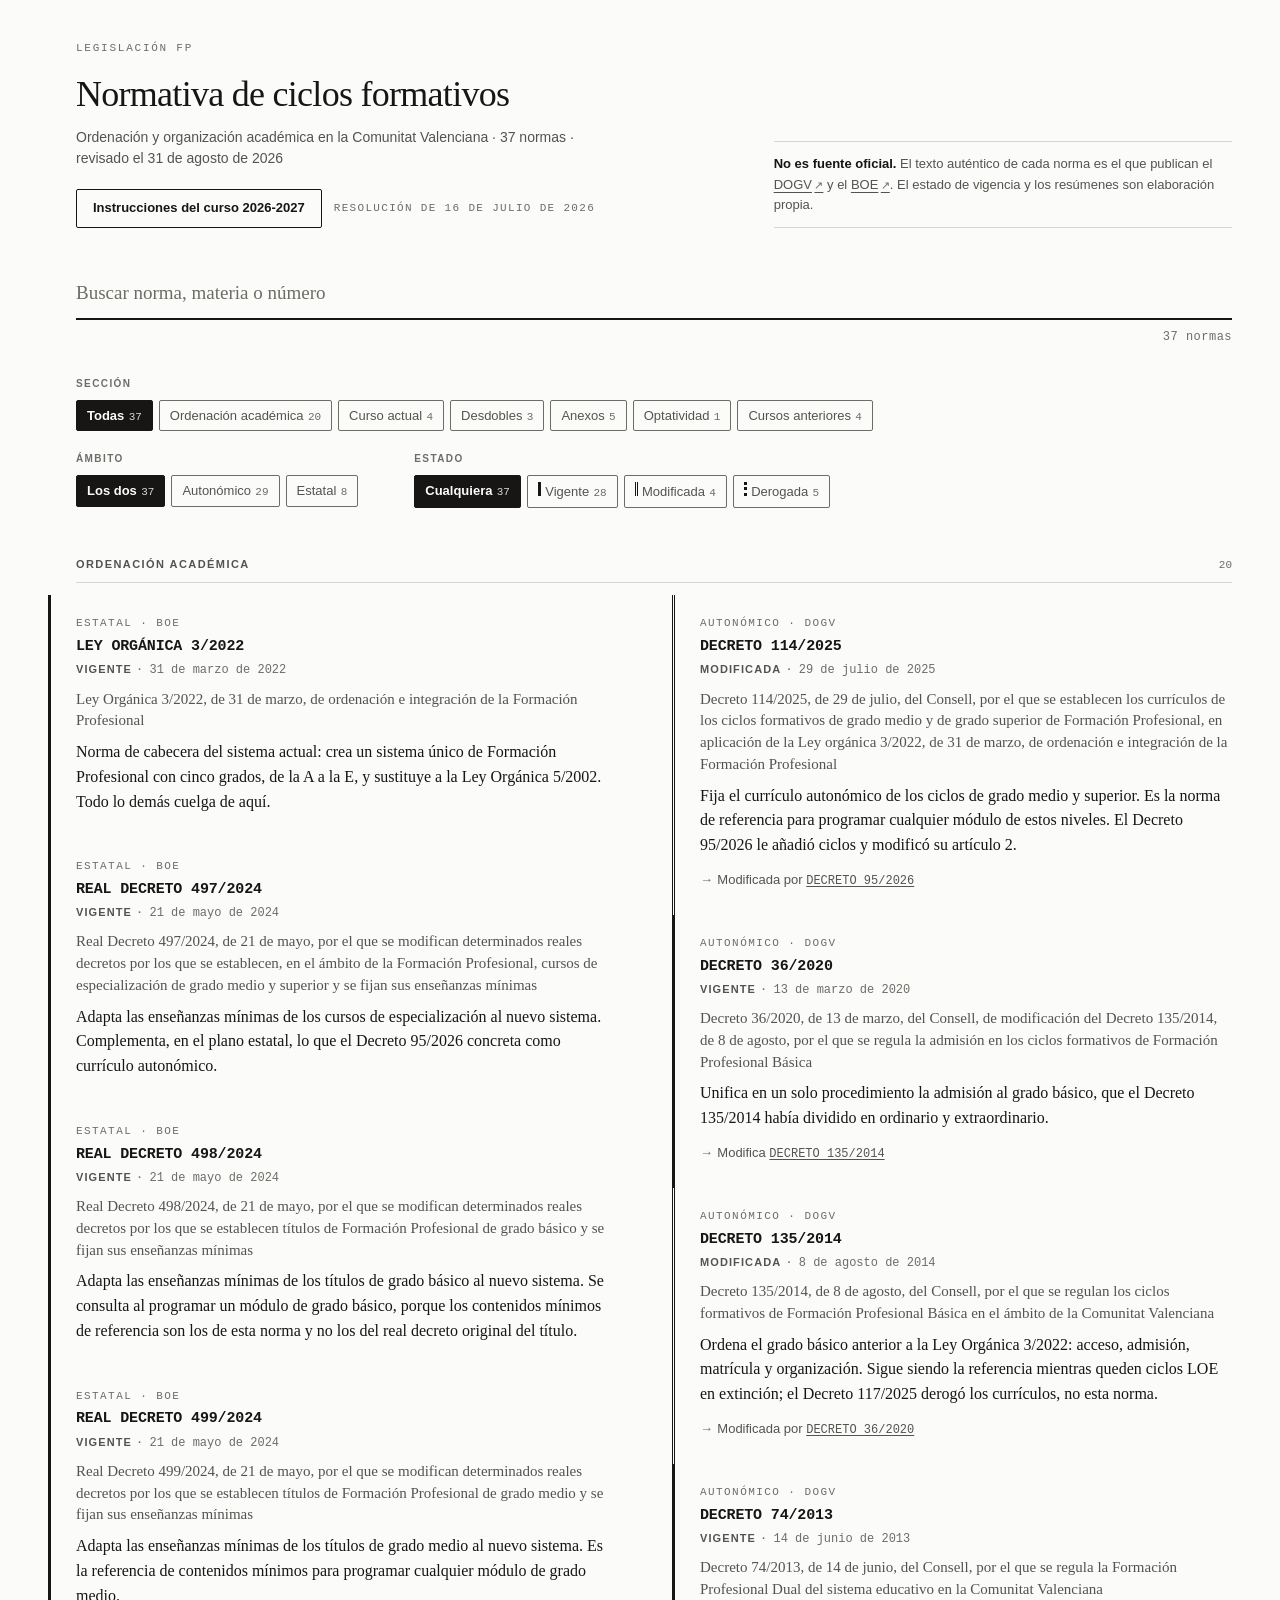
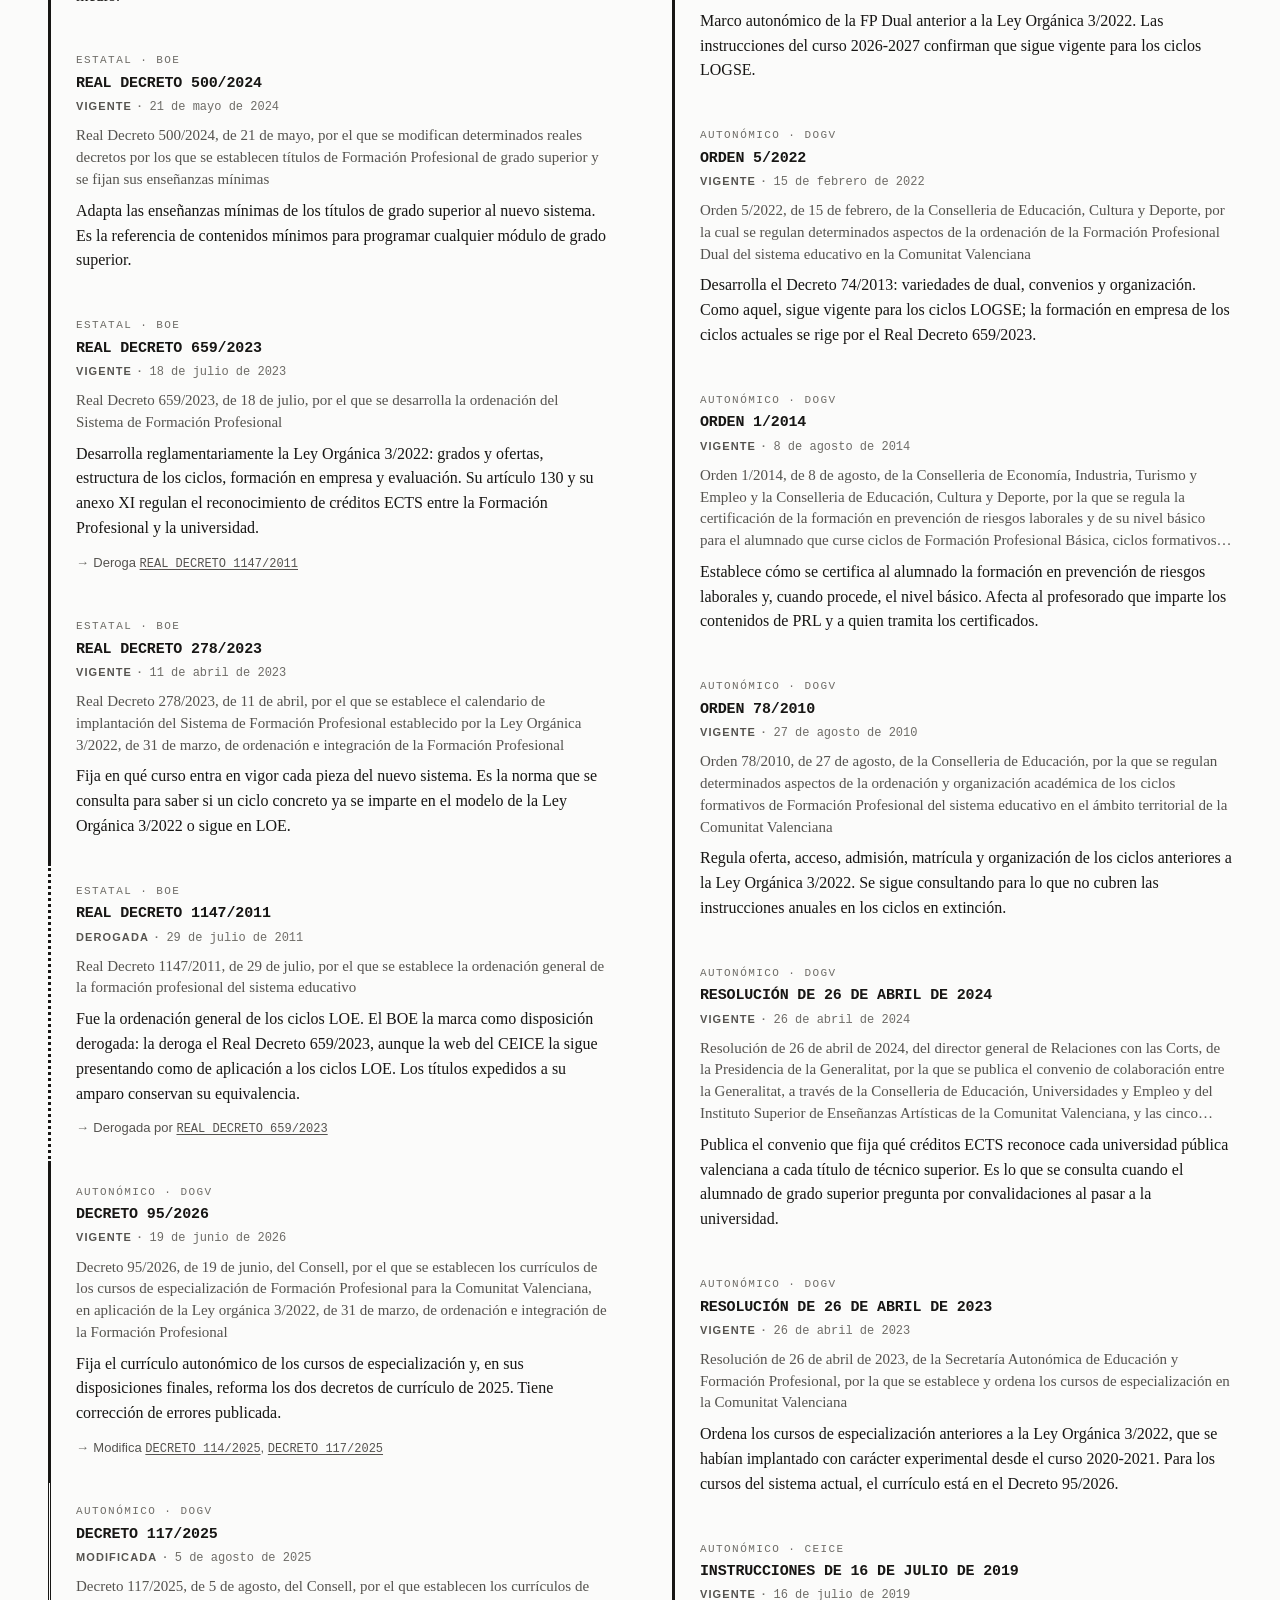
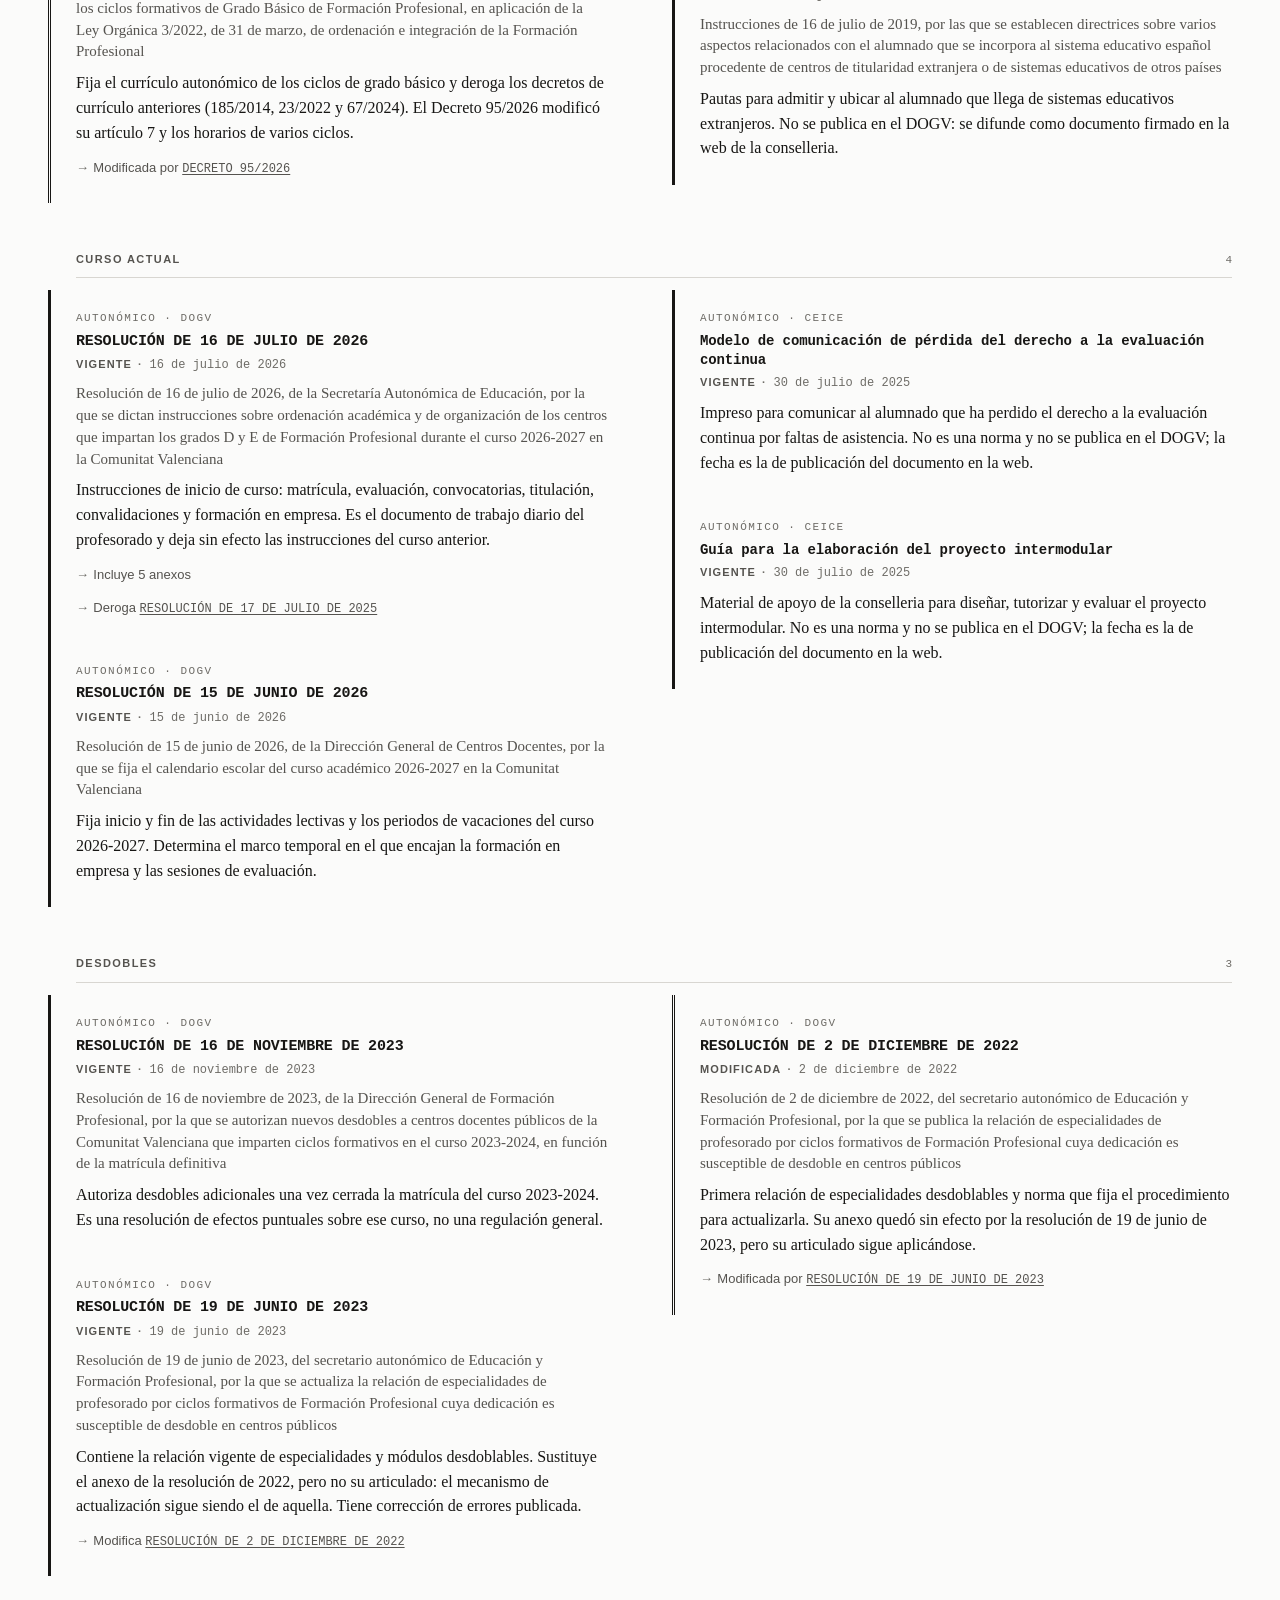
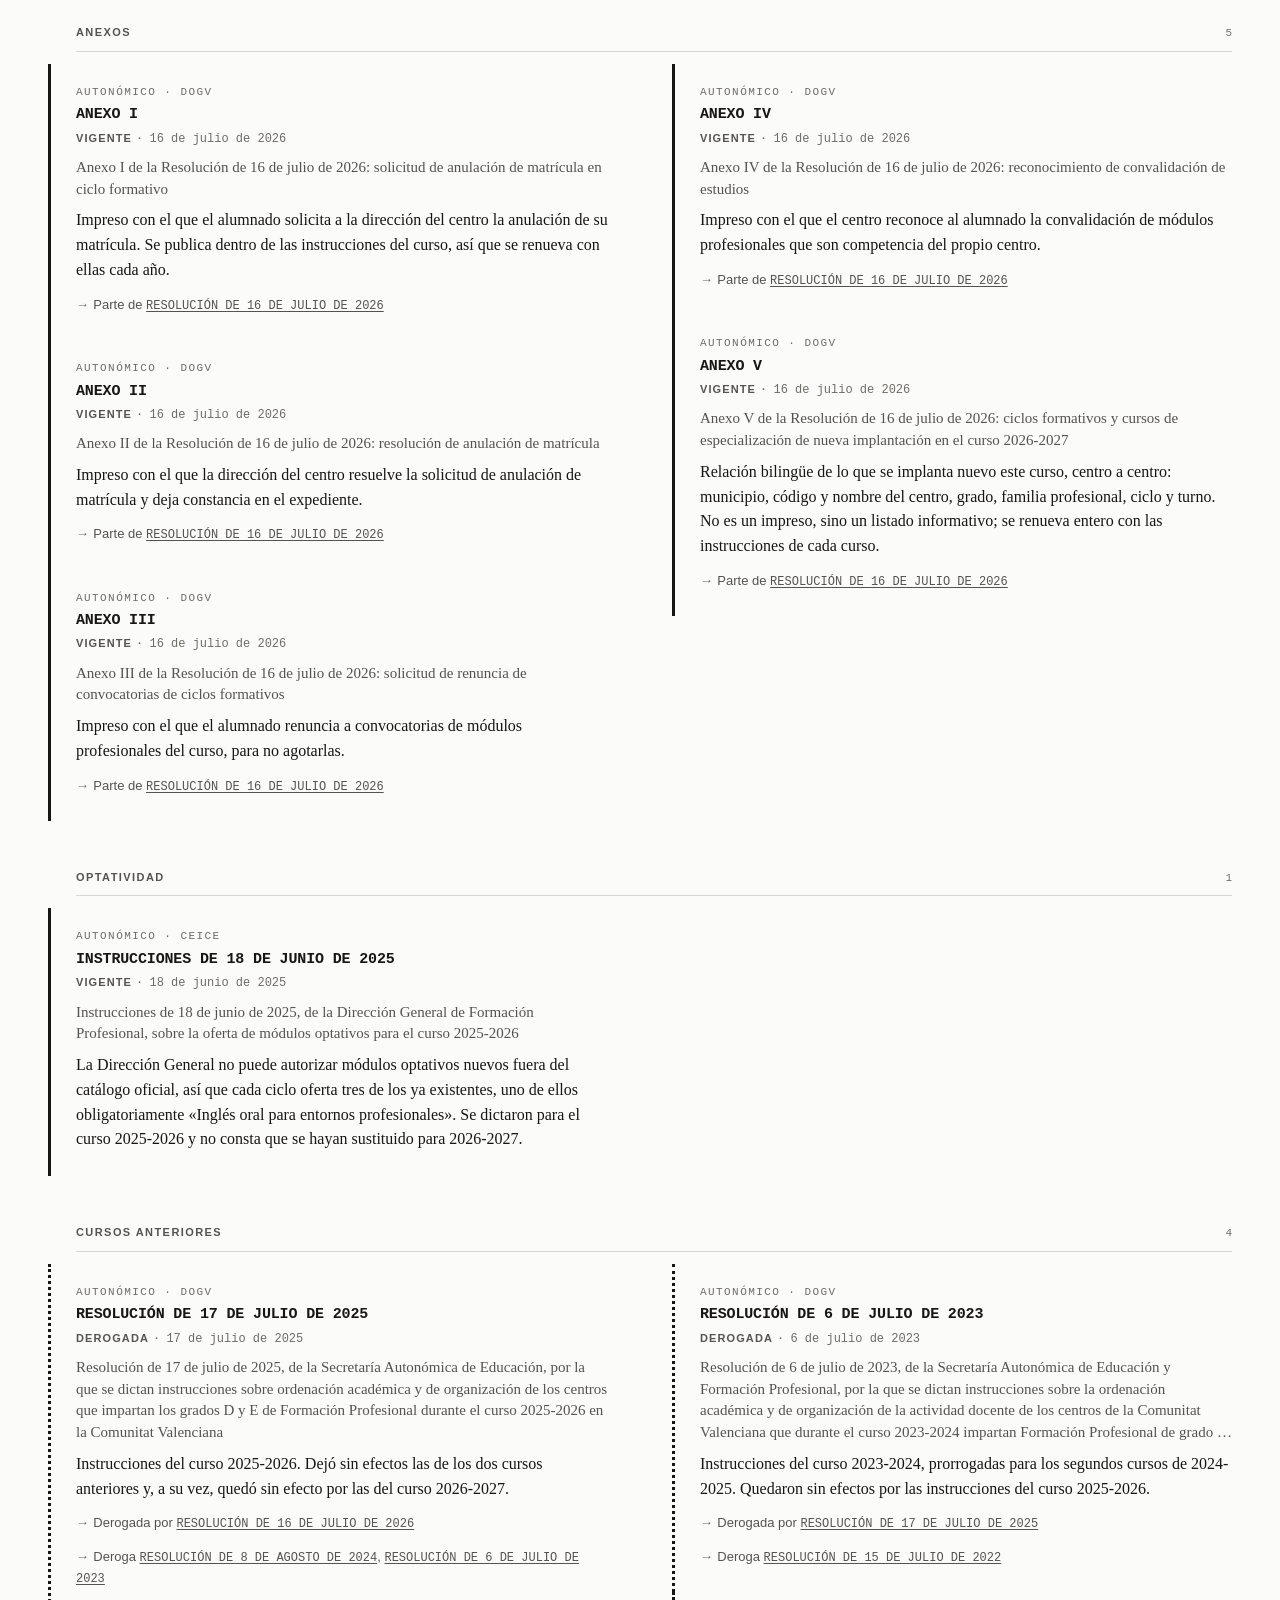
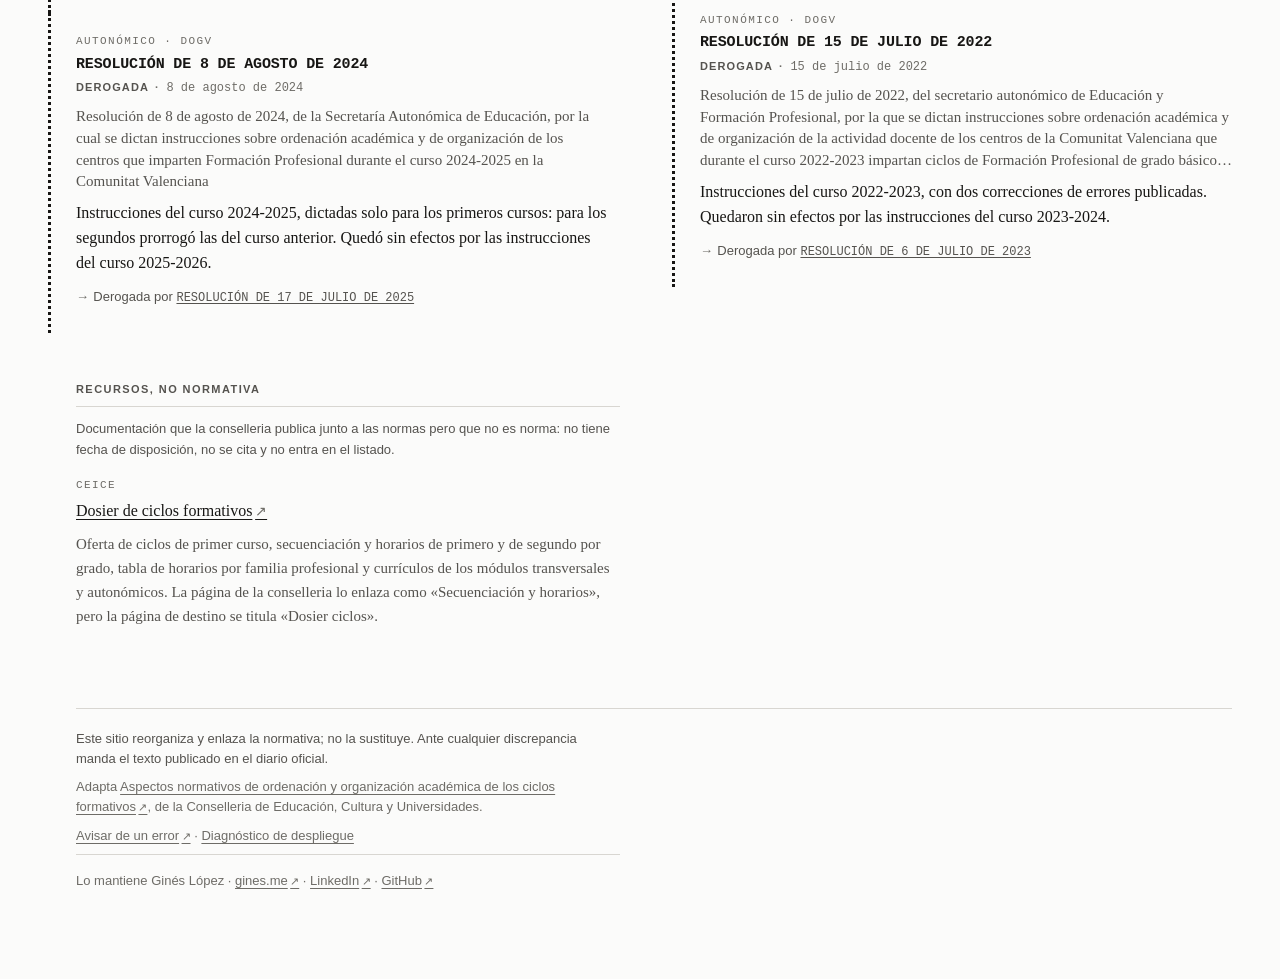
==== commit 6bbab97e: "Fase 3 v0.2" ====
--- a/docs/index.html
+++ b/docs/index.html
@@ -18,6 +18,9 @@
     <p class="marca">Legislación FP</p>
     <h1 class="cabecera__titulo">Normativa de ciclos formativos</h1>
     <p class="cabecera__nota">Ordenación y organización académica en la Comunitat Valenciana<span id="cabecera-datos"></span></p>
+    <!-- Atajo a las instrucciones del curso en vigor: es lo que más se
+         consulta, y se deriva de los datos, no se escribe aquí. -->
+    <p class="atajo" id="atajo" hidden></p>
     <p class="aviso">
       <strong>No es fuente oficial.</strong> El texto auténtico de cada norma es el que publican el
       <a href="https://dogv.gva.es/" target="_blank" rel="noopener noreferrer">DOGV<span class="externo" aria-hidden="true"></span><span class="oculto"> (se abre en una ventana nueva)</span></a>
@@ -59,6 +62,9 @@
 
       <div class="filtros" id="filtros"></div>
 
+      <!-- El buscador alcanza también las preguntas frecuentes de una norma. -->
+      <section class="apartado respuestas" id="respuestas" hidden></section>
+
       <div id="listado"></div>
 
       <div class="vacio" id="vacio" hidden></div>
--- a/docs/assets/css/base.css
+++ b/docs/assets/css/base.css
@@ -11,8 +11,9 @@
    norma. Al bajar la página se ve el estado del corpus sin leer una palabra,
    y la regla se interrumpe justo donde cambia la sección.
 
-   El mismo canal reaparece en la ficha: de él cuelgan las normas relacionadas,
-   cada una con su propio trazo.
+   En la ficha el canal se repite, pero hacia dentro: las normas relacionadas y
+   los anexos cuelgan del borde de la propia ficha, sangrados bajo su rótulo,
+   cada uno con su trazo. Nada sobresale del bloque, que va centrado.
    ========================================================================== */
 
 :root {
@@ -36,6 +37,12 @@
   --fuente-ui: -apple-system, BlinkMacSystemFont, "Segoe UI", Roboto, "Helvetica Neue", Arial, sans-serif;
   --fuente-dato: ui-monospace, SFMono-Regular, "SF Mono", Menlo, Consolas, "Liberation Mono", monospace;
 
+  /* Los dos únicos colores del proyecto, y solo en la página de diagnóstico:
+     es una herramienta de mantenimiento, no la consulta de normativa. El signo
+     ✓ o ✗ va delante y sigue leyéndose sin distinguir colores (D5). */
+  --ok:    #17663a;
+  --fallo: #9d2118;
+
   --paso: 0.25rem;
   --medida: 34rem;
   --canal: 1.75rem;
@@ -50,6 +57,8 @@
     --tinta-tenue: #928f89;
     --tinta-media: #aeaba3;
     --tinta:       #edebe6;
+    --ok:          #6cc48d;
+    --fallo:       #f0968c;
   }
 }
 
@@ -75,10 +84,14 @@
    una línea de 1.400 px no se lee. Ver .ficha más abajo. */
 .hoja { padding-left: var(--canal); }
 
-/* El diagnóstico no es un listado: es una página de texto y se queda centrada
-   en la medida de lectura. */
+/* El diagnóstico no es un listado: es una página de texto. Se centra y no baja
+   nunca de la medida de lectura, pero tampoco se queda en una cinta estrecha
+   dentro de una ventana ancha. */
 .hoja--estrecha {
-  max-width: calc(var(--medida) + var(--canal));
+  /* Aquí no hay regla de vigencia que dibujar, así que el canal no hace falta
+     y quitarlo deja la página centrada de verdad. */
+  padding-left: 0;
+  width: min(100%, max(52vw, var(--medida)));
   margin-inline: auto;
 }
 
@@ -138,6 +151,7 @@
   font-family: var(--fuente-ui);
   font-size: 0.875rem;
   line-height: 1.5;
+  text-wrap: pretty;
 }
 
 /* Que el sitio no sea fuente oficial no es letra pequeña: citar mal una norma
@@ -155,6 +169,35 @@
 }
 
 .aviso strong { color: var(--tinta); font-weight: 600; }
+
+/* Atajo a las instrucciones del curso: es la consulta de septiembre y no debe
+   costar una búsqueda. Va en tinta plena, la señal más fuerte de la escala. */
+.atajo {
+  display: flex;
+  flex-wrap: wrap;
+  align-items: center;
+  gap: calc(var(--paso) * 3);
+  margin: calc(var(--paso) * 5) 0 0;
+}
+
+.boton--atajo {
+  background: var(--tinta);
+  color: var(--papel);
+  border-color: var(--tinta);
+  font-weight: 600;
+  text-decoration: none;
+  padding: calc(var(--paso) * 2.5) calc(var(--paso) * 5);
+}
+
+.boton--atajo:hover, .boton--atajo:focus-visible { background: var(--tinta-media); border-color: var(--tinta-media); }
+
+.atajo__nota {
+  font-family: var(--fuente-dato);
+  font-size: 0.6875rem;
+  letter-spacing: 0.12em;
+  text-transform: uppercase;
+  color: var(--tinta-tenue);
+}
 
 .cargando {
   margin: calc(var(--paso) * 12) 0 0;
@@ -470,7 +513,17 @@
 
 /* --- Ficha ---------------------------------------------------------------- */
 
-#vista-ficha { max-width: var(--medida); }
+/* La ficha se centra y ocupa más de la mitad de la pantalla, pero nunca menos
+   que la medida de lectura: por debajo de eso el texto legal no se lee. */
+#vista-ficha {
+  width: min(100%, max(56vw, var(--medida)));
+  margin-inline: auto;
+  /* .hoja reserva el canal a su izquierda, así que centrar dentro de ella deja
+     la ficha medio canal a la derecha del centro real de la página. Se devuelve
+     aquí, sin tocar el flujo. */
+  position: relative;
+  inset-inline-start: calc(var(--canal) / -2);
+}
 
 
 .volver {
@@ -587,7 +640,6 @@
 .relaciones { margin: 0; padding: 0; list-style: none; }
 
 .relacion {
-  margin-left: calc(var(--canal) * -1);
   padding: calc(var(--paso) * 3) 0 calc(var(--paso) * 4) calc(var(--canal) - var(--trazo));
   border-left: var(--trazo) solid var(--tinta);
 }
@@ -684,6 +736,188 @@
 }
 
 .ficha__seccion { margin: 0; font-family: var(--fuente-ui); font-size: 0.9375rem; }
+
+/* Pertenencia: un anexo no se sostiene solo, y decirlo antes del título evita
+   citarlo como si fuera una norma independiente. */
+.ficha__madre {
+  margin: calc(var(--paso) * 6) 0 0;
+  padding: calc(var(--paso) * 3) 0;
+  border-top: 1px solid var(--filete);
+  border-bottom: 1px solid var(--filete);
+  font-family: var(--fuente-ui);
+  font-size: 0.8125rem;
+  color: var(--tinta-media);
+}
+
+.ficha__madre a { font-family: var(--fuente-dato); font-size: 0.75rem; text-transform: uppercase; }
+
+.apartado__n {
+  float: right;
+  font-family: var(--fuente-dato);
+  font-weight: 400;
+  letter-spacing: 0;
+  color: var(--tinta-tenue);
+}
+
+.partes__nota {
+  margin: 0 0 calc(var(--paso) * 4);
+  font-family: var(--fuente-ui);
+  font-size: 0.75rem;
+  color: var(--tinta-tenue);
+}
+
+/* Los anexos cuelgan del canal igual que las relaciones, pero con filete fino:
+   no son normas con vigencia propia, son partes del documento que los publica. */
+.partes { margin: 0; padding: 0; list-style: none; counter-reset: parte; }
+
+.parte {
+  padding: calc(var(--paso) * 3) 0 calc(var(--paso) * 4) calc(var(--canal) - 1px);
+  border-left: 1px solid var(--filete);
+}
+
+.parte__id {
+  margin: 0;
+  font-family: var(--fuente-dato);
+  font-size: 0.8125rem;
+  font-weight: 600;
+  text-transform: uppercase;
+}
+
+.parte__id a { text-decoration: none; }
+.parte__id a:hover, .parte__id a:focus-visible { text-decoration: underline; text-underline-offset: 0.22em; }
+
+.parte__nombre { margin: calc(var(--paso) * 1) 0 0; font-size: 0.9375rem; line-height: 1.45; }
+.parte__resumen { margin: calc(var(--paso) * 2) 0 0; font-size: 0.875rem; line-height: 1.55; color: var(--tinta-media); }
+
+/* --- Preguntas frecuentes -------------------------------------------------- */
+
+/* Cincuenta preguntas no caben abiertas: se listan los enunciados y se abre lo
+   que se necesita. <details> es nativo, se maneja con teclado y funciona
+   aunque el script falle. */
+.consulta__aviso {
+  margin: 0 0 calc(var(--paso) * 5);
+  font-family: var(--fuente-ui);
+  font-size: 0.75rem;
+  line-height: 1.55;
+  color: var(--tinta-tenue);
+}
+
+.consulta__indice {
+  display: flex;
+  flex-wrap: wrap;
+  gap: calc(var(--paso) * 1.5);
+  margin-bottom: calc(var(--paso) * 8);
+}
+
+.consulta__indice .chip { text-decoration: none; }
+
+.tema + .tema { margin-top: calc(var(--paso) * 9); }
+/* El índice lleva aquí desde arriba: hay que dejar aire al saltar. */
+.tema { scroll-margin-top: calc(var(--paso) * 4); }
+.pregunta { scroll-margin-top: calc(var(--paso) * 4); }
+
+.tema__rotulo {
+  display: flex;
+  align-items: baseline;
+  justify-content: space-between;
+  gap: calc(var(--paso) * 3);
+  margin: 0 0 calc(var(--paso) * 2);
+  font-family: var(--fuente-ui);
+  font-size: 0.625rem;
+  font-weight: 600;
+  letter-spacing: 0.14em;
+  text-transform: uppercase;
+  color: var(--tinta-tenue);
+}
+
+.pregunta { border-bottom: 1px solid var(--filete); }
+
+.pregunta__enunciado {
+  padding: calc(var(--paso) * 3) 0 calc(var(--paso) * 3) calc(var(--paso) * 6);
+  position: relative;
+  cursor: pointer;
+  list-style: none;
+  font-size: 0.9375rem;
+  line-height: 1.45;
+}
+
+.pregunta__enunciado::-webkit-details-marker { display: none; }
+
+/* El signo dice si está abierta sin depender del color ni de un icono. */
+.pregunta__enunciado::before {
+  content: "+";
+  position: absolute;
+  left: 0;
+  font-family: var(--fuente-dato);
+  color: var(--tinta-tenue);
+}
+
+.pregunta[open] > .pregunta__enunciado::before { content: "–"; }
+.pregunta[open] > .pregunta__enunciado { font-weight: 600; }
+.pregunta__enunciado:hover { background: var(--realce); }
+
+.pregunta__enunciado:focus-visible {
+  outline: 2px solid var(--tinta);
+  outline-offset: 2px;
+}
+
+.pregunta__cuerpo {
+  padding: 0 0 calc(var(--paso) * 5) calc(var(--paso) * 6);
+}
+
+.pregunta__respuesta { margin: 0; font-size: 0.9375rem; line-height: 1.6; }
+
+.pregunta__epigrafe {
+  margin: calc(var(--paso) * 3) 0 0;
+  font-family: var(--fuente-dato);
+  font-size: 0.6875rem;
+  letter-spacing: 0.08em;
+  text-transform: uppercase;
+  color: var(--tinta-tenue);
+}
+
+/* La frase literal de la norma en que se apoya la respuesta. Va en la
+   monoespaciada y colgada de un filete: se distingue de la redacción propia
+   sin que haya que advertirlo cada vez. */
+.pregunta__cita {
+  margin: calc(var(--paso) * 2) 0 0;
+  padding-left: calc(var(--paso) * 4);
+  border-left: 2px solid var(--filete);
+  font-family: var(--fuente-dato);
+  font-size: 0.75rem;
+  line-height: 1.65;
+  color: var(--tinta-media);
+}
+
+.pregunta__cita::before { content: "«"; }
+.pregunta__cita::after { content: "»"; }
+
+/* --- Respuestas encontradas por el buscador -------------------------------- */
+
+.respuestas { margin-top: calc(var(--paso) * 10); max-width: var(--medida); }
+
+.respuestas__nota {
+  margin: 0 0 calc(var(--paso) * 4);
+  font-family: var(--fuente-ui);
+  font-size: 0.75rem;
+  color: var(--tinta-tenue);
+}
+
+.respuestas__lista { margin: 0; padding: 0; list-style: none; }
+.respuesta + .respuesta { margin-top: calc(var(--paso) * 5); }
+.respuesta__pregunta { margin: 0; font-size: 0.9375rem; font-weight: 600; line-height: 1.45; }
+.respuesta__texto { margin: calc(var(--paso) * 2) 0 0; font-size: 0.9375rem; line-height: 1.55; color: var(--tinta-media); }
+
+.respuesta__epigrafe {
+  margin: calc(var(--paso) * 2) 0 0;
+  font-family: var(--fuente-dato);
+  font-size: 0.6875rem;
+  letter-spacing: 0.08em;
+  text-transform: uppercase;
+  color: var(--tinta-tenue);
+}
+
+.respuestas__resto { margin: calc(var(--paso) * 5) 0 0; font-family: var(--fuente-ui); font-size: 0.8125rem; }
 
 /* --- Diagnóstico ---------------------------------------------------------- */
 
@@ -710,7 +944,8 @@
 }
 
 .comprobacion[data-resultado="pendiente"] { color: var(--tinta-tenue); }
-.comprobacion[data-resultado="fallo"] .comprobacion__resultado { color: var(--tinta); font-weight: 700; }
+.comprobacion[data-resultado="ok"]    .comprobacion__resultado { color: var(--ok); }
+.comprobacion[data-resultado="fallo"] .comprobacion__resultado { color: var(--fallo); font-weight: 700; }
 
 /* El signo va antes del texto y no depende del color para leerse. */
 .comprobacion__resultado::before { margin-right: 0.5ch; }
@@ -798,10 +1033,11 @@
     column-gap: calc(var(--paso) * 14);
   }
 
-  .marca         { grid-column: 1; grid-row: 1; }
+  .marca            { grid-column: 1; grid-row: 1; }
   .cabecera__titulo { grid-column: 1; grid-row: 2; }
   .cabecera__nota   { grid-column: 1; grid-row: 3; }
-  .aviso { grid-column: 2; grid-row: 1 / span 3; margin-top: 0; align-self: end; }
+  .atajo            { grid-column: 1; grid-row: 4; }
+  .aviso { grid-column: 2; grid-row: 1 / span 4; margin-top: 0; align-self: end; }
 
   /* Sección lleva siete opciones y ocupa su propia línea; ámbito y estado son
      cortos y comparten la siguiente. */
@@ -823,6 +1059,26 @@
     padding-left: calc(var(--canal) - var(--trazo));
     break-inside: avoid;
   }
+
+  /* La ficha se parte en dos: a la izquierda lo que se lee —identidad, título,
+     resumen, anexos, relaciones, cita—, y a la derecha lo que se usa: los
+     enlaces al diario, las materias y la sección. Así el texto oficial está a
+     la vista sin bajar hasta el final. */
+  .ficha__cuerpo {
+    display: grid;
+    grid-template-columns: minmax(0, 1.9fr) minmax(14rem, 1fr);
+    align-items: start;
+    column-gap: calc(var(--paso) * 14);
+  }
+
+  .ficha__lateral {
+    position: sticky;
+    top: calc(var(--paso) * 6);
+    padding-left: calc(var(--paso) * 5);
+    border-left: 1px solid var(--filete);
+  }
+
+  .ficha__lateral .apartado:first-child { margin-top: 0; }
 }
 
 @media (min-width: 90rem) {
@@ -860,4 +1116,6 @@
   a { text-decoration: none; }
   .enlaces a::after { content: " (" attr(href) ")"; font-family: monospace; font-size: 9pt; }
   mark { background: none; box-shadow: none; font-weight: 700; }
-}
+  .pregunta__cuerpo { display: block !important; }
+  .pregunta__enunciado::before { content: ""; }
+}
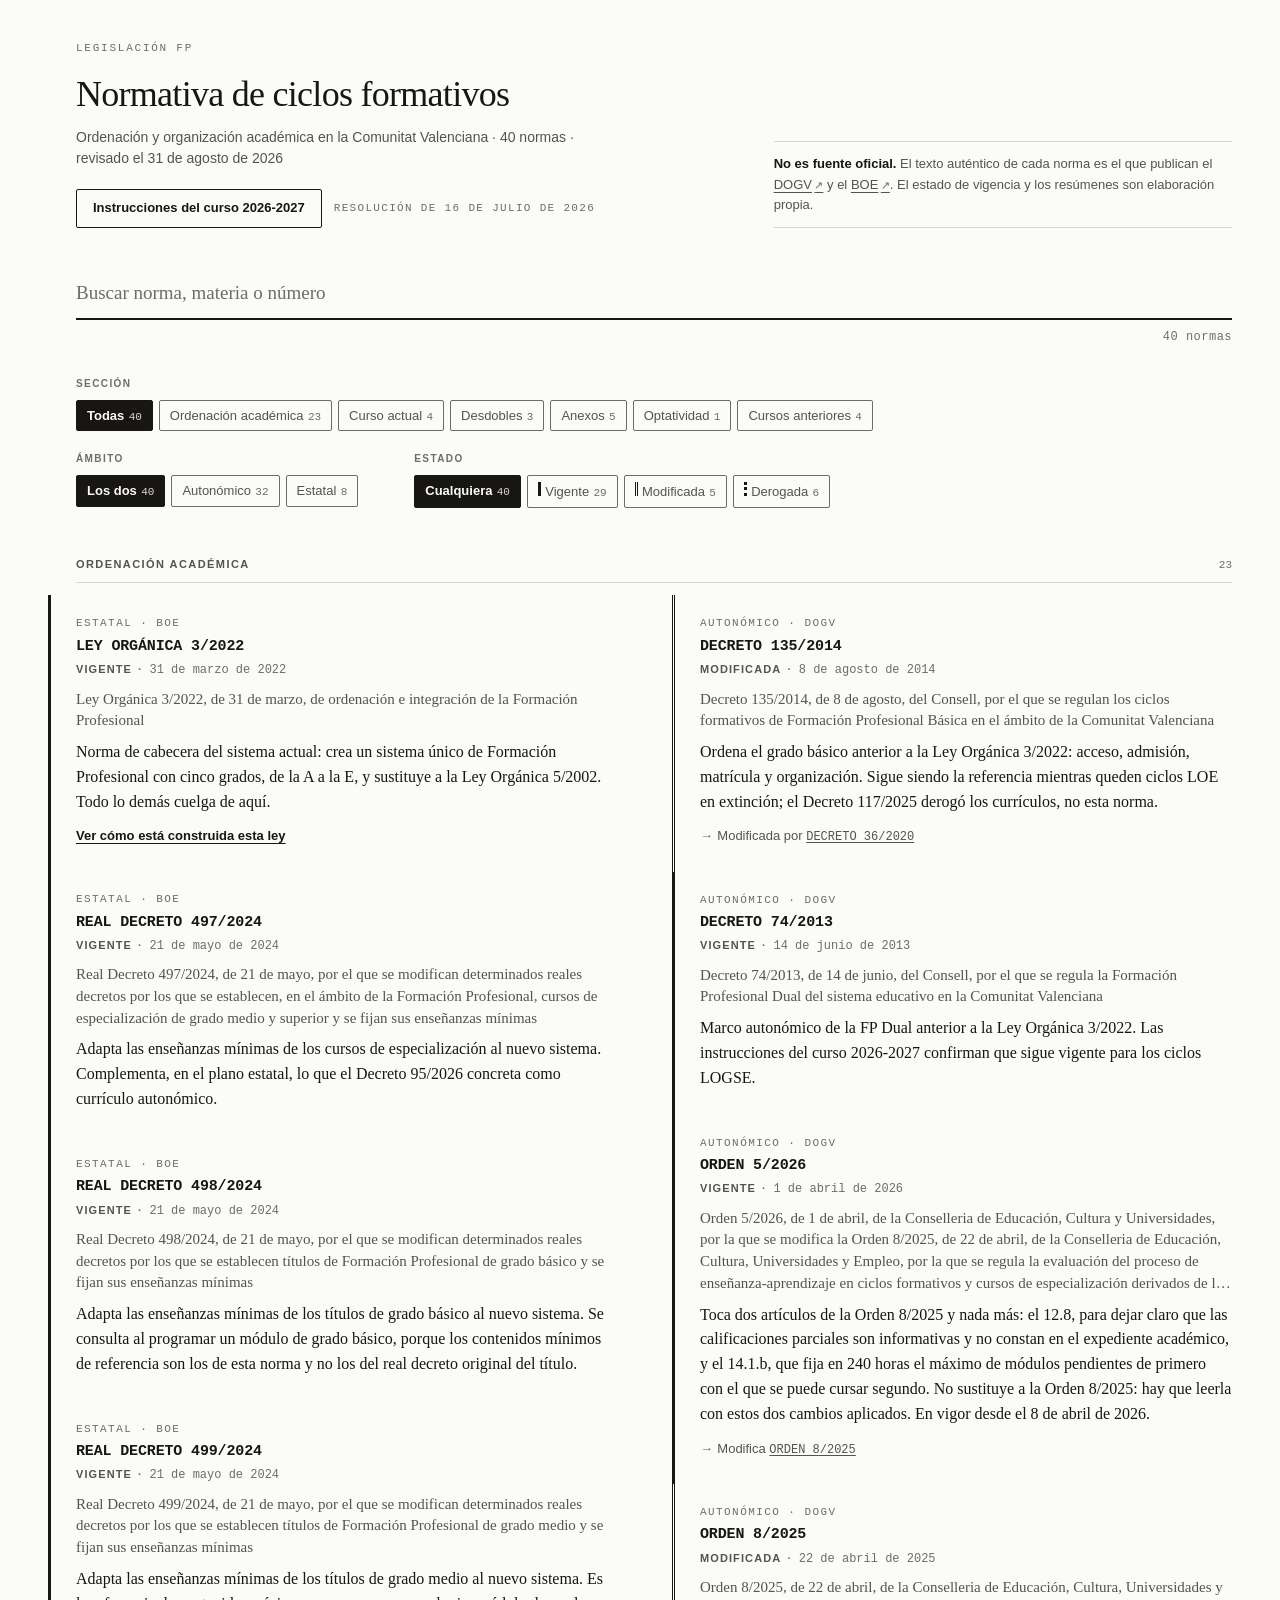
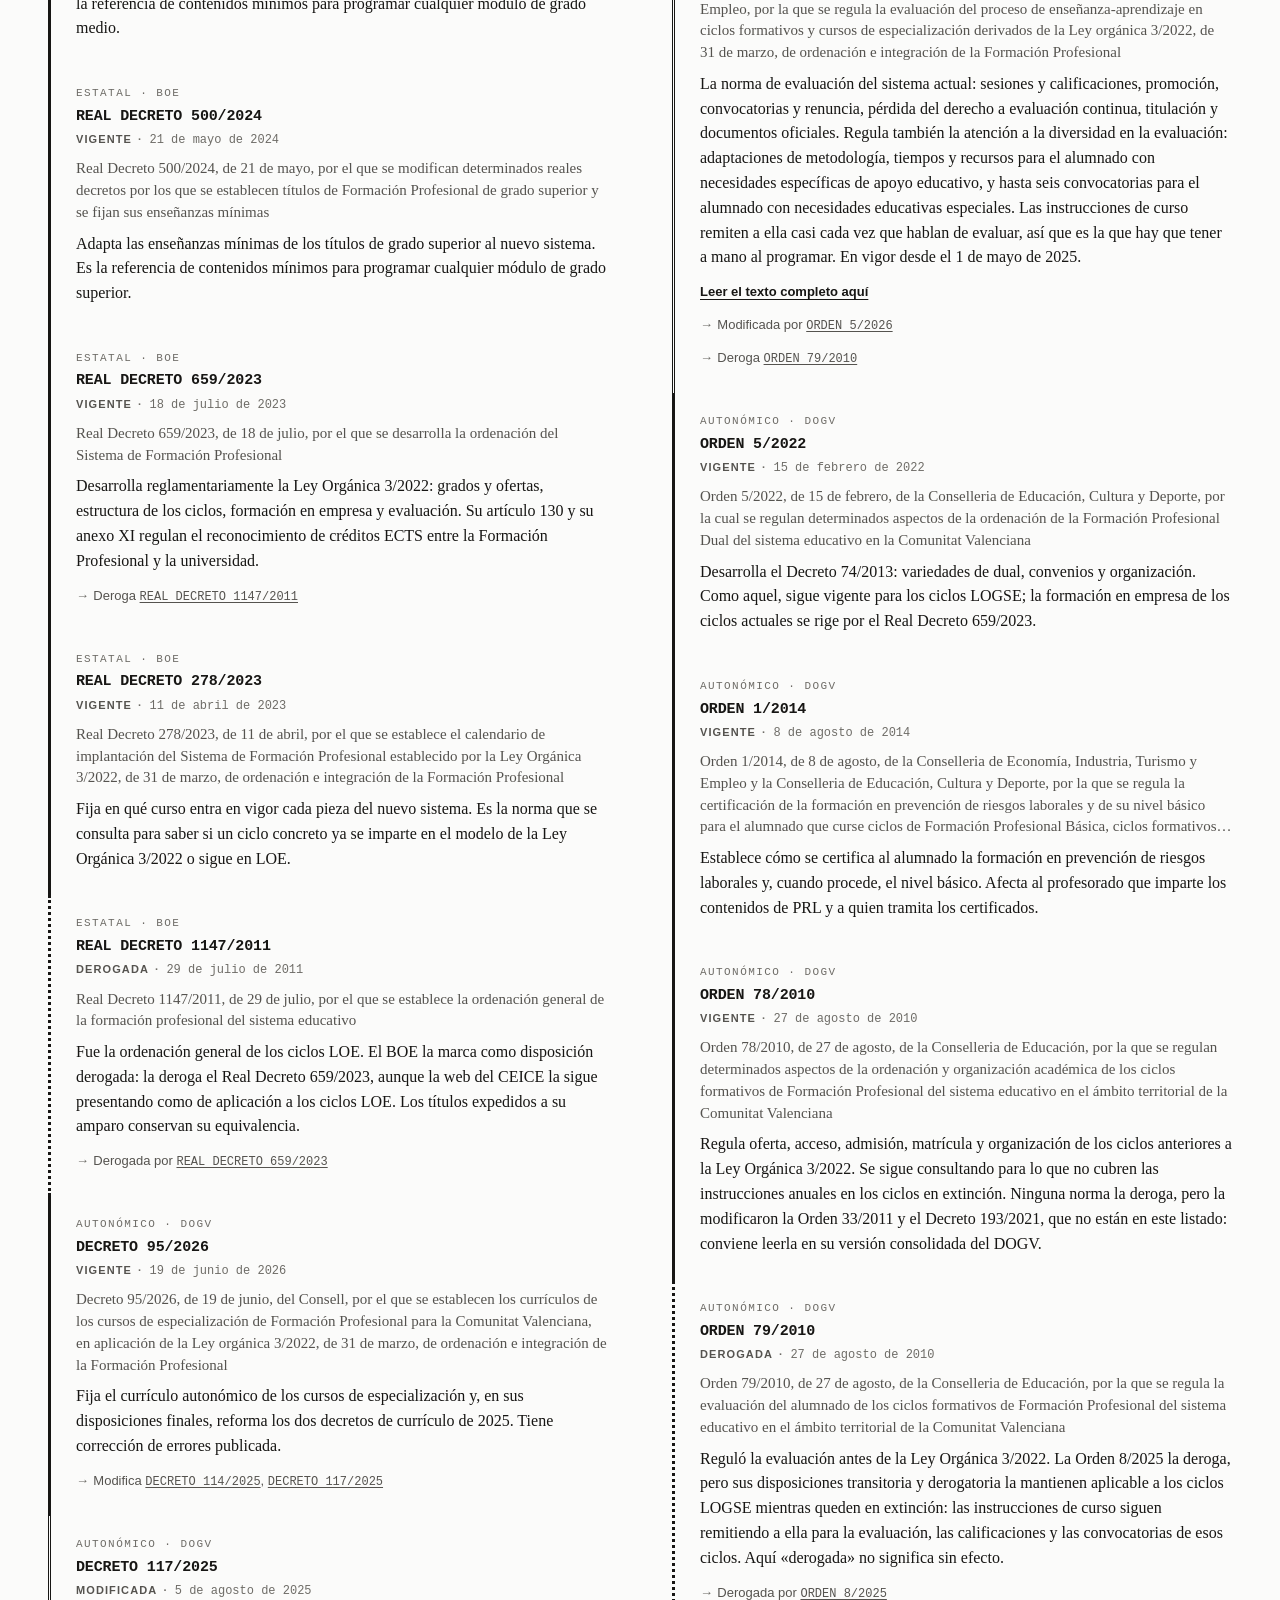
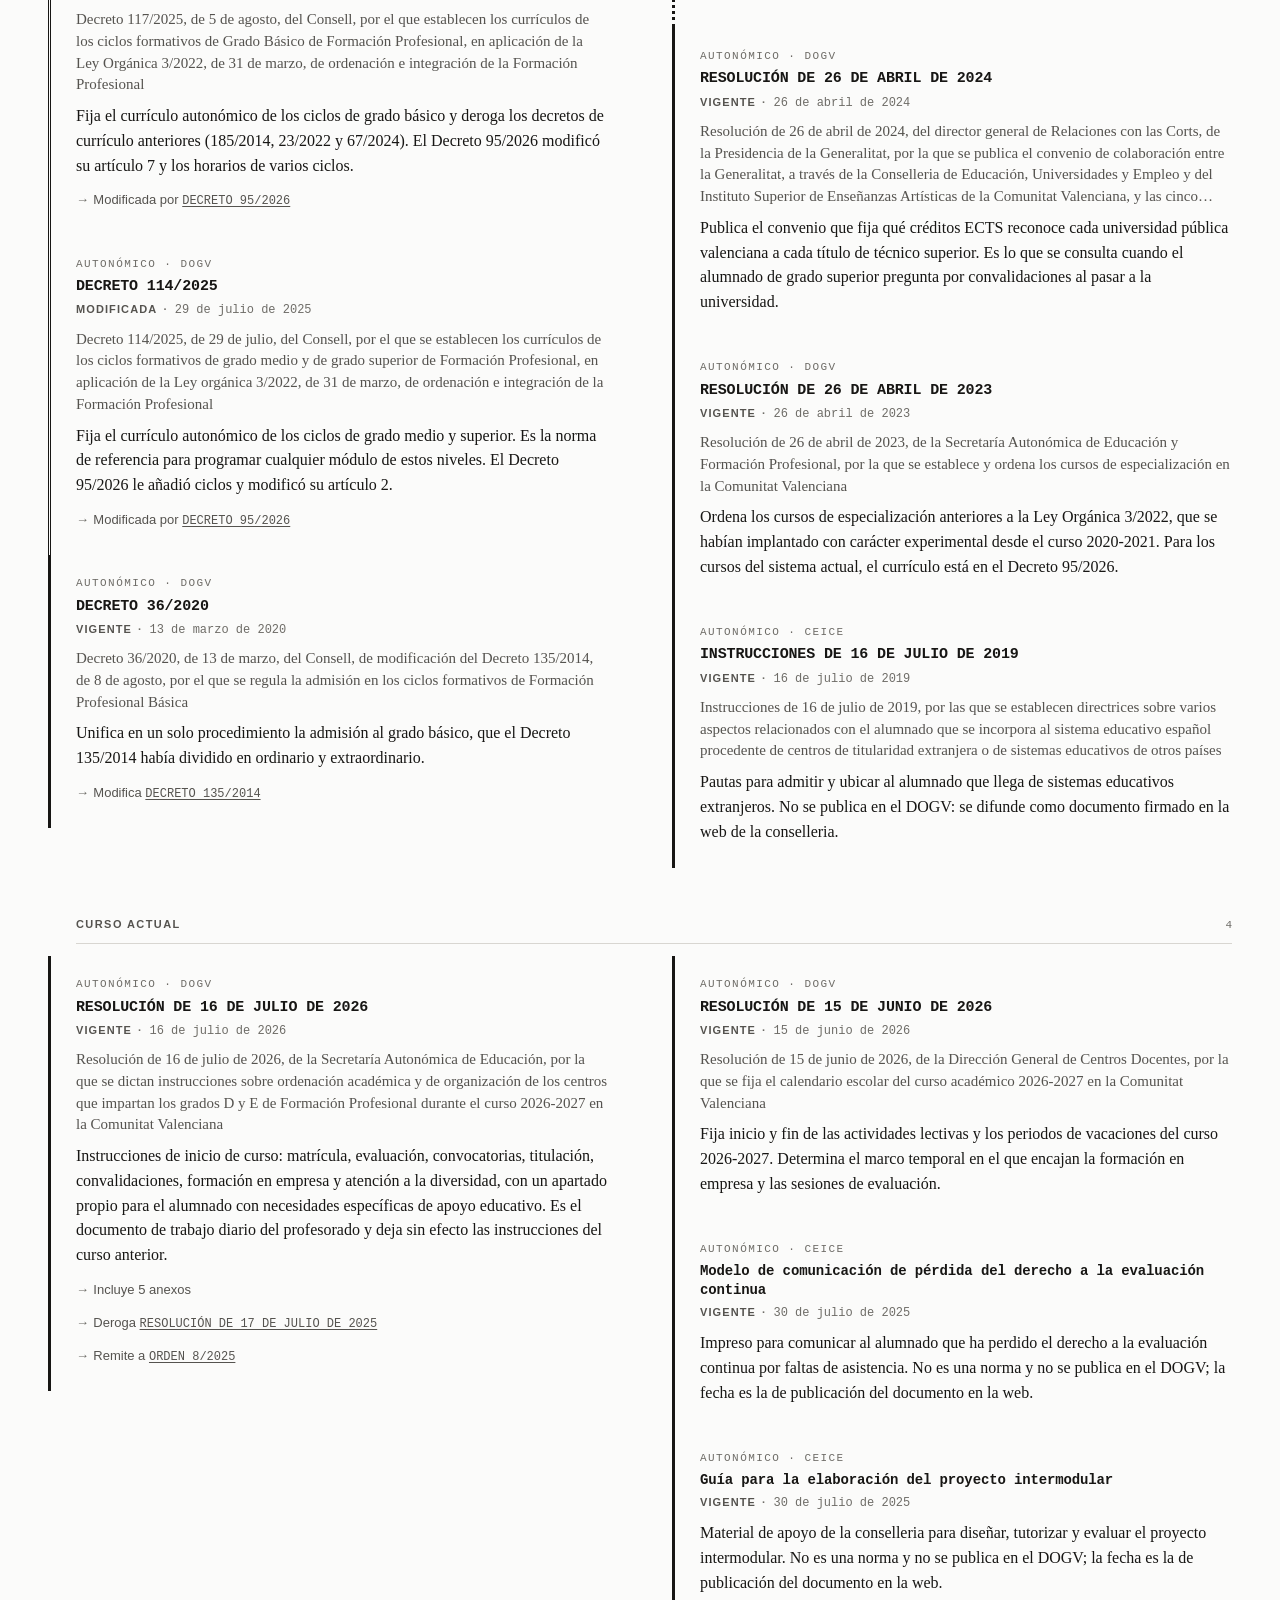
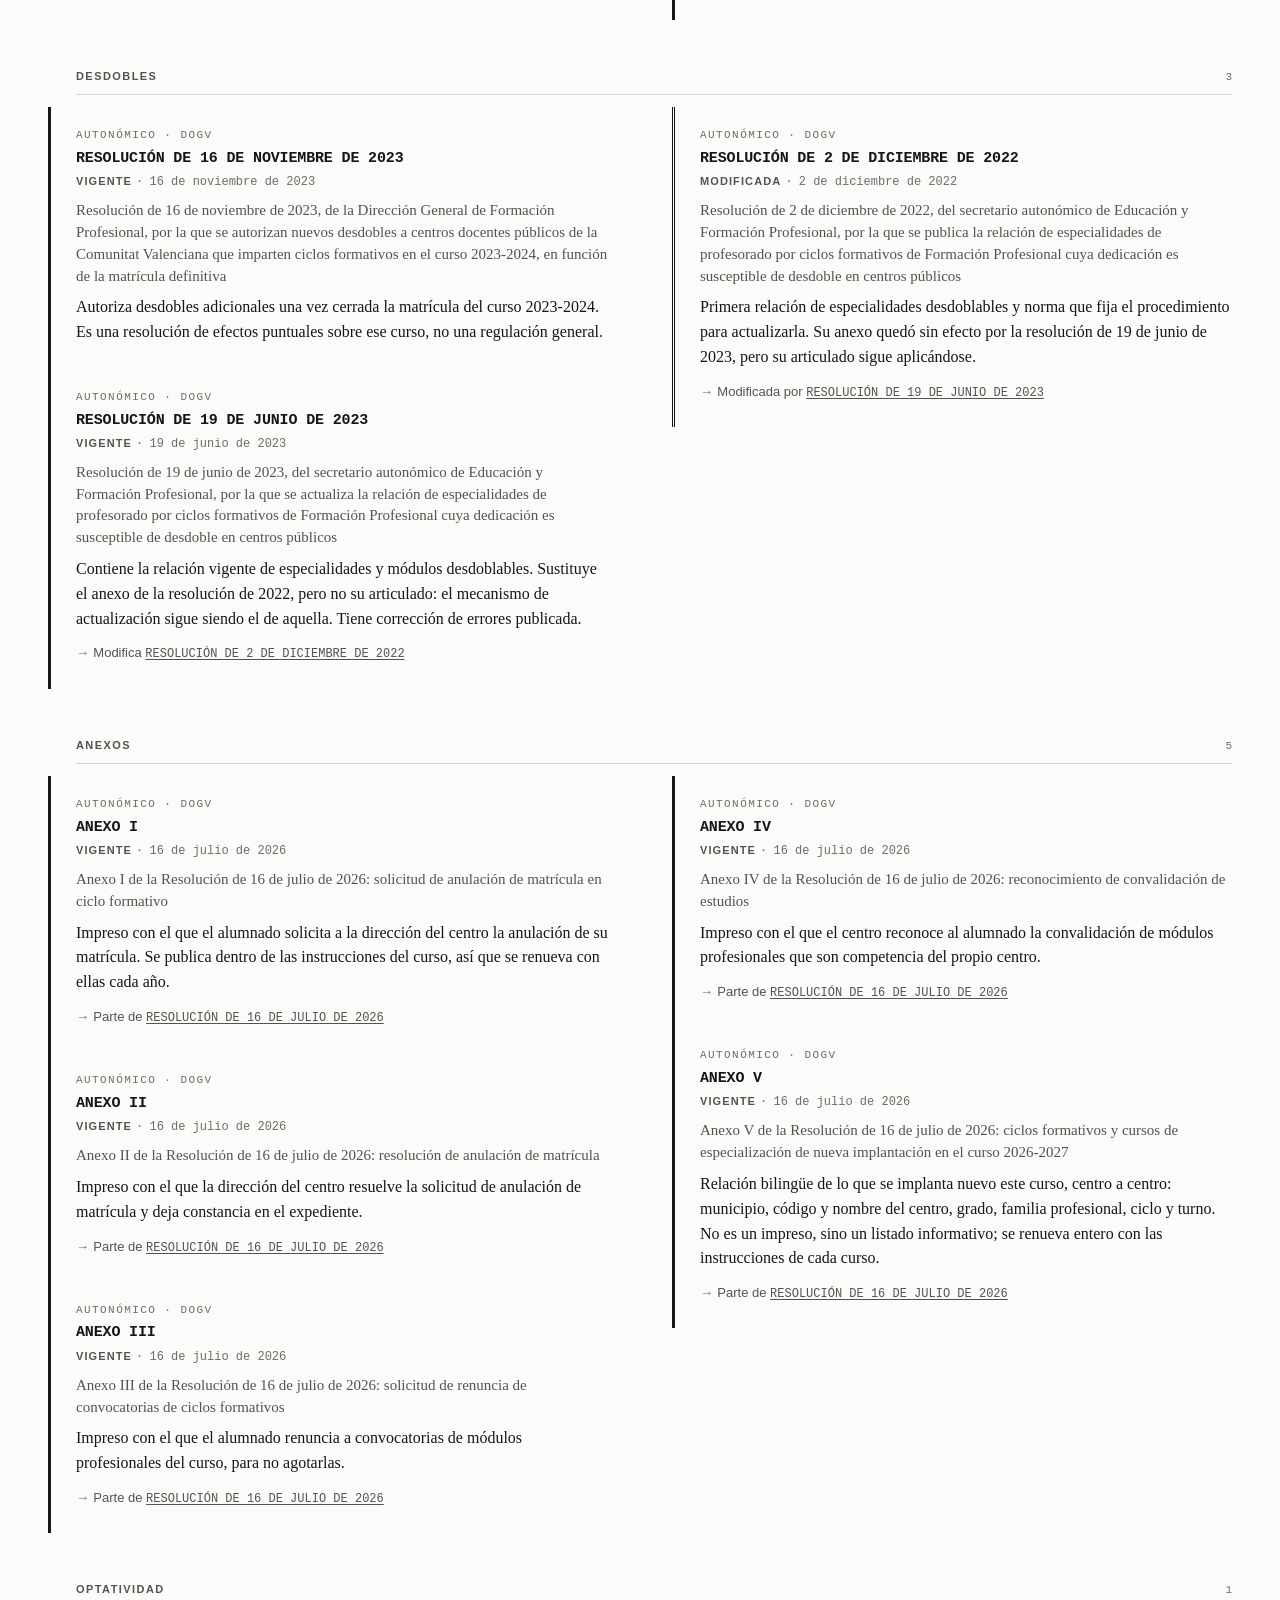
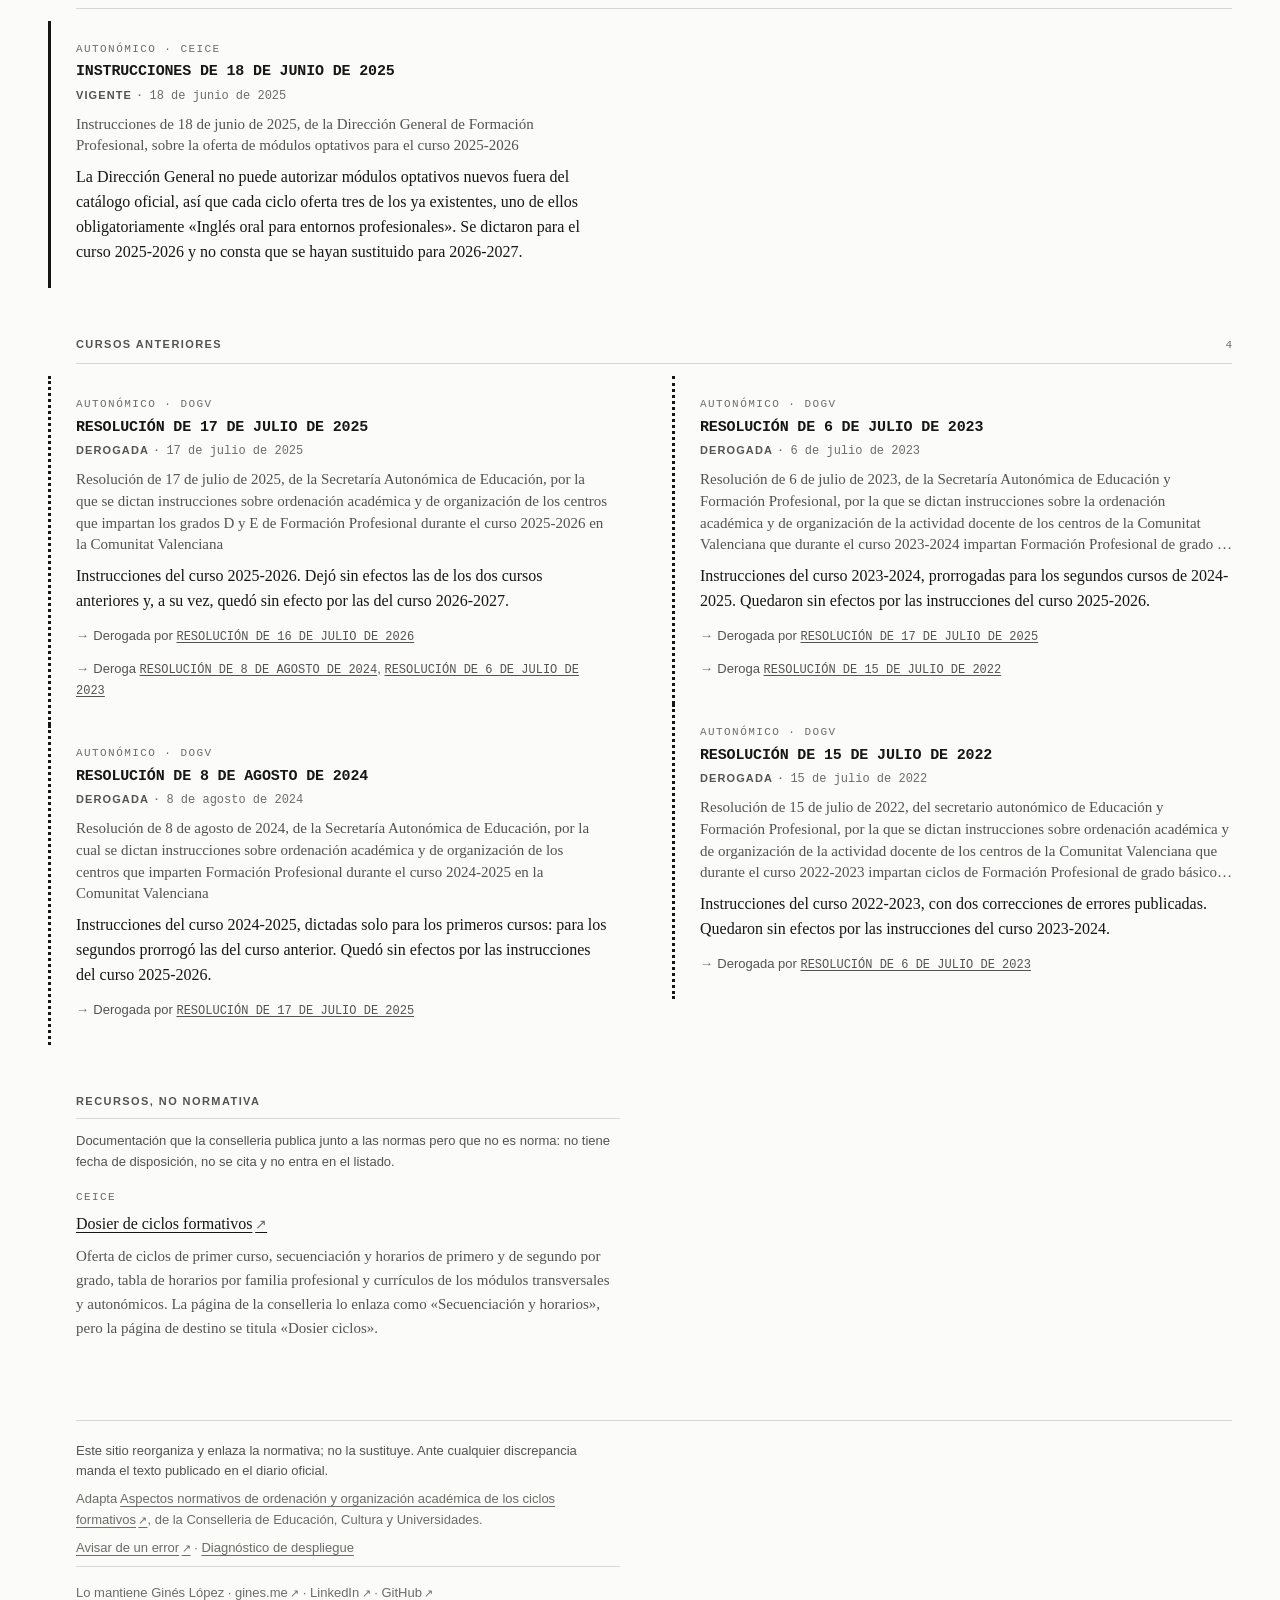
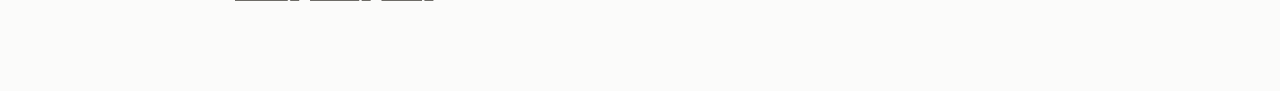
==== commit f88aba52: "Fin Fase 4.1" ====
--- a/docs/index.html
+++ b/docs/index.html
@@ -16,7 +16,10 @@
 
   <header class="cabecera">
     <p class="marca">Legislación FP</p>
-    <h1 class="cabecera__titulo">Normativa de ciclos formativos</h1>
+    <!-- El título vuelve al listado sin filtros: es la salida de cualquier
+         consulta, se esté en una ficha o con media docena de chips puestos.
+         «./» resuelve a la carpeta del sitio, que en producción es el subpath. -->
+    <h1 class="cabecera__titulo"><a href="./">Normativa de ciclos formativos</a></h1>
     <p class="cabecera__nota">Ordenación y organización académica en la Comunitat Valenciana<span id="cabecera-datos"></span></p>
     <!-- Atajo a las instrucciones del curso en vigor: es lo que más se
          consulta, y se deriva de los datos, no se escribe aquí. -->
@@ -65,6 +68,9 @@
       <!-- El buscador alcanza también las preguntas frecuentes de una norma. -->
       <section class="apartado respuestas" id="respuestas" hidden></section>
 
+      <!-- Y el articulado de las normas transcritas, artículo a artículo. -->
+      <section class="apartado piezas" id="piezas" hidden></section>
+
       <div id="listado"></div>
 
       <div class="vacio" id="vacio" hidden></div>
--- a/docs/assets/css/base.css
+++ b/docs/assets/css/base.css
@@ -142,6 +142,21 @@
   line-height: 1.15;
   letter-spacing: -0.02em;
   text-wrap: balance;
+}
+
+/* El título es la vuelta al listado sin filtros, pero no se pinta como enlace:
+   subrayarlo lo convertiría en un botón enorme en mitad de la cabecera. Se
+   descubre al pasar por encima y al tabular. */
+.cabecera__titulo a {
+  color: inherit;
+  text-decoration: none;
+}
+
+.cabecera__titulo a:hover,
+.cabecera__titulo a:focus-visible {
+  text-decoration: underline;
+  text-underline-offset: 0.12em;
+  text-decoration-thickness: 1px;
 }
 
 .cabecera__nota {
@@ -458,6 +473,16 @@
   color: var(--tinta-tenue);
 }
 
+/* Que una norma tenga el texto aquí es lo más útil que puede decir su tarjeta,
+   así que va antes que las relaciones y sin el «→» de estas: no lleva a otra
+   norma, lleva al texto de esta. */
+.norma__transcrito {
+  margin: calc(var(--paso) * 3) 0 0;
+  font-family: var(--fuente-ui);
+  font-size: 0.8125rem;
+  font-weight: 600;
+}
+
 .norma__relacion {
   margin: calc(var(--paso) * 3) 0 0;
   font-family: var(--fuente-ui);
@@ -515,7 +540,8 @@
 
 /* La ficha se centra y ocupa más de la mitad de la pantalla, pero nunca menos
    que la medida de lectura: por debajo de eso el texto legal no se lee. */
-#vista-ficha {
+#vista-ficha, .norma__cuerpo, .cabecera--norma, #portada,
+.contenido:has(.norma__cuerpo) > .cargando {
   width: min(100%, max(56vw, var(--medida)));
   margin-inline: auto;
   /* .hoja reserva el canal a su izquierda, así que centrar dentro de ella deja
@@ -556,8 +582,12 @@
 }
 
 .ficha__id--nombre { text-transform: none; font-size: clamp(1rem, 3.2vw, 1.1875rem); }
-.ficha__id:focus { outline: none; }
-.ficha__id:focus-visible { outline: 2px solid var(--tinta); outline-offset: 4px; }
+/* El título recibe el foco al cambiar de vista para que quien navegue con
+   teclado o con lector de pantalla aterrice en el asunto de la página. Pero un
+   encabezado no es un control: no hay nada que pulsar ahí, y un recuadro
+   alrededor del título dice que sí lo hay. El foco viaja y se anuncia; el
+   recuadro se queda para lo que de verdad se acciona. */
+.ficha__id:focus, .ficha__id:focus-visible { outline: none; }
 
 .ficha__meta {
   display: flex;
@@ -615,6 +645,36 @@
   text-transform: uppercase;
   color: var(--tinta-media);
 }
+
+/* El articulado transcrito va justo debajo del resumen, que es donde se decide
+   si hace falta leer la norma entera, y avisando de lo que es: ayuda a la
+   lectura, no texto auténtico (D7). */
+.ficha__transcripcion {
+  margin: calc(var(--paso) * 6) 0 0;
+  padding: calc(var(--paso) * 3) 0;
+  border-top: 1px solid var(--filete);
+  border-bottom: 1px solid var(--filete);
+  font-family: var(--fuente-ui);
+  font-size: 0.9375rem;
+}
+
+.ficha__transcripcion-nota {
+  display: block;
+  margin-top: calc(var(--paso) * 1);
+  font-family: var(--fuente-dato);
+  font-size: 0.6875rem;
+  letter-spacing: 0.08em;
+  text-transform: uppercase;
+  color: var(--tinta-tenue);
+}
+
+.pregunta__vertambien {
+  margin: calc(var(--paso) * 3) 0 0;
+  font-family: var(--fuente-ui);
+  font-size: 0.8125rem;
+}
+
+.pregunta__vertambien::before { content: "→"; margin-right: 0.6ch; color: var(--tinta-tenue); }
 
 .enlaces { margin: 0; padding: 0; list-style: none; }
 .enlaces li + li { margin-top: calc(var(--paso) * 2); }
@@ -789,6 +849,121 @@
 .parte__nombre { margin: calc(var(--paso) * 1) 0 0; font-size: 0.9375rem; line-height: 1.45; }
 .parte__resumen { margin: calc(var(--paso) * 2) 0 0; font-size: 0.875rem; line-height: 1.55; color: var(--tinta-media); }
 
+/* --- Articulado de una norma ----------------------------------------------- */
+
+.cabecera--norma { display: block; }
+.cabecera--norma .volver { margin: calc(var(--paso) * 5) 0 calc(var(--paso) * 6); }
+
+.norma__cuerpo { margin-top: calc(var(--paso) * 6); }
+
+/* Cada artículo cuelga del canal, como las normas del listado, pero con filete
+   fino: aquí el trazo no codifica vigencia, solo separa. El artículo que una
+   norma posterior ha modificado sí lleva trazo doble, que es el mismo signo
+   que «modificada» en el listado. */
+.articulo {
+  padding: calc(var(--paso) * 5) 0 calc(var(--paso) * 6) calc(var(--canal) - 1px);
+  border-left: 1px solid var(--filete);
+}
+
+.articulo + .articulo { padding-top: calc(var(--paso) * 6); }
+
+.articulo[data-modificado="si"] {
+  border-left: var(--trazo) double var(--tinta);
+  padding-left: calc(var(--canal) - var(--trazo));
+}
+
+.articulo__rotulo {
+  display: flex;
+  flex-wrap: wrap;
+  align-items: baseline;
+  gap: 0 1ch;
+  margin: 0 0 calc(var(--paso) * 3);
+}
+
+.articulo__numero {
+  font-family: var(--fuente-dato);
+  font-size: 0.8125rem;
+  font-weight: 600;
+  letter-spacing: 0.08em;
+  text-transform: uppercase;
+  color: var(--tinta-tenue);
+}
+
+.articulo__titulo { font-size: 1.0625rem; font-weight: 400; line-height: 1.35; }
+
+/* Que un artículo esté modificado no se deduce: se dice, con la norma que lo
+   cambió y desde cuándo. */
+.articulo__nota {
+  margin: 0 0 calc(var(--paso) * 4);
+  padding: calc(var(--paso) * 2) 0 calc(var(--paso) * 2) calc(var(--paso) * 3);
+  border-left: 2px solid var(--tinta-tenue);
+  font-family: var(--fuente-ui);
+  font-size: 0.8125rem;
+  line-height: 1.55;
+  color: var(--tinta-media);
+}
+
+.articulo__parrafo { margin: 0 0 calc(var(--paso) * 3); font-size: 0.9375rem; line-height: 1.6; }
+.articulo__parrafo--guion { padding-left: calc(var(--paso) * 4); }
+.articulo__parrafo--letra { padding-left: calc(var(--paso) * 4); }
+.articulo__parrafo--apartado { margin-top: calc(var(--paso) * 4); }
+
+.articulo:focus, .articulo:focus-visible { outline: none; }
+
+/* --- Índice del articulado -------------------------------------------------- */
+
+.indice__caja { margin-bottom: calc(var(--paso) * 8); }
+
+.indice__resumen {
+  cursor: pointer;
+  list-style: none;
+  display: flex;
+  align-items: baseline;
+  justify-content: space-between;
+  gap: calc(var(--paso) * 3);
+}
+
+.indice__resumen::-webkit-details-marker { display: none; }
+.indice__resumen:focus-visible { outline: 2px solid var(--tinta); outline-offset: 2px; }
+
+.indice { margin: 0; padding: 0; list-style: none; }
+
+.indice a {
+  display: flex;
+  gap: 1ch;
+  padding: calc(var(--paso) * 1.5) 0;
+  font-family: var(--fuente-ui);
+  font-size: 0.8125rem;
+  line-height: 1.4;
+  text-decoration: none;
+  color: var(--tinta-media);
+}
+
+.indice a:hover, .indice a:focus-visible { color: var(--tinta); text-decoration: underline; text-underline-offset: 0.2em; }
+
+.indice__numero {
+  flex: none;
+  width: 2ch;
+  text-align: right;
+  font-family: var(--fuente-dato);
+  font-size: 0.75rem;
+  color: var(--tinta-tenue);
+}
+
+.indice__grupo {
+  margin: calc(var(--paso) * 5) 0 calc(var(--paso) * 1);
+  font-family: var(--fuente-ui);
+  font-size: 0.625rem;
+  font-weight: 600;
+  letter-spacing: 0.14em;
+  text-transform: uppercase;
+  color: var(--tinta-tenue);
+}
+
+.indice--disposiciones .indice__numero { width: auto; }
+
+.aviso__detalle { display: block; margin-top: calc(var(--paso) * 2); color: var(--tinta-tenue); }
+
 /* --- Preguntas frecuentes -------------------------------------------------- */
 
 /* Cincuenta preguntas no caben abiertas: se listan los enunciados y se abre lo
@@ -813,8 +988,9 @@
 
 .tema + .tema { margin-top: calc(var(--paso) * 9); }
 /* El índice lleva aquí desde arriba: hay que dejar aire al saltar. */
-.tema { scroll-margin-top: calc(var(--paso) * 4); }
-.pregunta { scroll-margin-top: calc(var(--paso) * 4); }
+.tema { scroll-margin-top: calc(var(--paso) * 6); }
+.articulo { scroll-margin-top: calc(var(--paso) * 6); }
+.pregunta { scroll-margin-top: calc(var(--paso) * 6); }
 
 .tema__rotulo {
   display: flex;
@@ -894,6 +1070,16 @@
 
 /* --- Respuestas encontradas por el buscador -------------------------------- */
 
+/* «Remite a» no es «modifica»: sin esta línea, ver una norma debajo de otra se
+   lee como una reforma. */
+.relaciones__nota {
+  margin: 0 0 calc(var(--paso) * 4);
+  font-family: var(--fuente-ui);
+  font-size: 0.8125rem;
+  line-height: 1.55;
+  color: var(--tinta-media);
+}
+
 .respuestas { margin-top: calc(var(--paso) * 10); max-width: var(--medida); }
 
 .respuestas__nota {
@@ -918,6 +1104,97 @@
 }
 
 .respuestas__resto { margin: calc(var(--paso) * 5) 0 0; font-family: var(--fuente-ui); font-size: 0.8125rem; }
+
+/* --- Piezas de articulado encontradas por el buscador ---------------------- */
+
+/* Una respuesta es lenguaje llano y no lleva filete; una pieza de articulado es
+   la letra de la norma, así que llega con el mismo canal y el mismo trazo que
+   tiene en la página del texto: sólido si está como se publicó, doble si una
+   norma posterior la cambió. El resultado se parece a lo que se va a abrir, y
+   el trazo doble avisa antes de citar de memoria un artículo reformado. */
+
+.piezas { margin-top: calc(var(--paso) * 10); max-width: var(--medida); }
+
+.piezas__nota {
+  margin: 0 0 calc(var(--paso) * 5);
+  font-family: var(--fuente-ui);
+  font-size: 0.75rem;
+  color: var(--tinta-tenue);
+}
+
+.piezas__lista { margin: 0; padding: 0; list-style: none; }
+
+.pieza {
+  padding-left: calc(var(--canal) - 1px);
+  border-left: 1px solid var(--filete);
+}
+
+.pieza[data-modificado="si"] {
+  border-left: var(--trazo) double var(--tinta);
+  padding-left: calc(var(--canal) - var(--trazo));
+}
+
+.pieza + .pieza { margin-top: calc(var(--paso) * 6); }
+
+.pieza__norma {
+  margin: 0 0 calc(var(--paso) * 1);
+  font-family: var(--fuente-dato);
+  font-size: 0.6875rem;
+  letter-spacing: 0.08em;
+  text-transform: uppercase;
+  color: var(--tinta-tenue);
+}
+
+.pieza__rotulo { margin: 0; }
+.pieza__rotulo a { text-decoration: none; }
+.pieza__rotulo a:hover .pieza__titulo,
+.pieza__rotulo a:focus-visible .pieza__titulo { text-decoration: underline; text-underline-offset: 0.2em; }
+
+.pieza__numero {
+  font-family: var(--fuente-dato);
+  font-size: 0.8125rem;
+  font-weight: 600;
+  letter-spacing: 0.08em;
+  text-transform: uppercase;
+  color: var(--tinta-media);
+}
+
+.pieza__titulo { font-size: 1rem; line-height: 1.35; }
+
+.pieza__fragmento {
+  margin: calc(var(--paso) * 2) 0 0;
+  font-size: 0.9375rem;
+  line-height: 1.55;
+  color: var(--tinta-media);
+}
+
+.pieza__nota {
+  margin: calc(var(--paso) * 2) 0 0;
+  font-family: var(--fuente-ui);
+  font-size: 0.75rem;
+  line-height: 1.5;
+  color: var(--tinta-tenue);
+}
+
+.piezas__resto { margin: calc(var(--paso) * 6) 0 0; font-family: var(--fuente-ui); font-size: 0.8125rem; }
+
+/* --- Lo que se buscó, resaltado dentro del articulado ---------------------- */
+
+/* Se llega desde el listado con «q» en la URL y las coincidencias marcadas. Sin
+   esta línea, las marcas aparecerían sin explicación en un texto que no tiene
+   buscador propio. */
+.buscado {
+  margin: 0 0 calc(var(--paso) * 8);
+  padding: calc(var(--paso) * 3) 0;
+  border-top: 1px solid var(--filete);
+  border-bottom: 1px solid var(--filete);
+  font-family: var(--fuente-ui);
+  font-size: 0.8125rem;
+  line-height: 1.6;
+  color: var(--tinta-media);
+}
+
+.buscado strong { color: var(--tinta); font-weight: 600; }
 
 /* --- Diagnóstico ---------------------------------------------------------- */
 
@@ -1079,6 +1356,44 @@
   }
 
   .ficha__lateral .apartado:first-child { margin-top: 0; }
+
+  /* La cabecera del articulado usa las mismas columnas que el cuerpo, para que
+     el aviso de consolidación caiga justo encima del índice. */
+  .cabecera--norma {
+    display: grid;
+    grid-template-columns: minmax(0, 2.1fr) minmax(14rem, 1fr);
+    align-items: start;
+    column-gap: calc(var(--paso) * 14);
+  }
+
+  .cabecera--norma .marca,
+  .cabecera--norma .volver,
+  .cabecera--norma > div { grid-column: 1; }
+  .cabecera--norma .aviso { grid-column: 2; grid-row: 1 / span 3; margin-top: 0; padding-top: 0; border-top: 0; }
+
+  .norma__cuerpo {
+    display: grid;
+    grid-template-columns: minmax(0, 2.1fr) minmax(14rem, 1fr);
+    align-items: start;
+    column-gap: calc(var(--paso) * 14);
+  }
+
+  /* El índice va primero en el documento; aquí se coloca a la derecha. */
+  .norma__texto   { grid-column: 1; grid-row: 1; }
+  .norma__lateral { grid-column: 2; grid-row: 1; }
+
+  .norma__lateral {
+    position: sticky;
+    top: calc(var(--paso) * 6);
+    max-height: calc(100vh - var(--paso) * 12);
+    overflow-y: auto;
+    padding-left: calc(var(--paso) * 5);
+    border-left: 1px solid var(--filete);
+  }
+
+  .norma__lateral .apartado:first-child { margin-top: 0; }
+  /* En el lateral el índice está siempre abierto: el resumen no invita a pulsar. */
+  .norma__lateral .indice__resumen { cursor: default; }
 }
 
 @media (min-width: 90rem) {
@@ -1102,20 +1417,726 @@
   .norma--vuelta { background: var(--realce); }
 }
 
+/* --- Esquema de una norma -------------------------------------------------- */
+
+/* Una página distinta de las otras dos y a propósito: el listado se escanea, el
+   articulado se lee y esto se estudia. Sigue siendo la misma escala de grises y
+   las mismas tres tipografías (D5); lo que cambia es que aquí la estructura de
+   la ley es el contenido, así que se dibuja en vez de describirse. */
+
+.tesis {
+  margin: 0;
+  max-width: 44rem;
+  font-size: clamp(1.0625rem, 2.4vw, 1.25rem);
+  line-height: 1.55;
+  text-wrap: pretty;
+}
+
+/* Las cifras de la ley. No son adorno: dicen de qué tamaño es lo que se va a
+   leer antes de empezar a leerlo. */
+.cifras {
+  display: flex;
+  flex-wrap: wrap;
+  gap: calc(var(--paso) * 5) calc(var(--paso) * 9);
+  margin: calc(var(--paso) * 9) 0 0;
+  padding: calc(var(--paso) * 5) 0;
+  border-top: 1px solid var(--filete);
+  border-bottom: 1px solid var(--filete);
+}
+
+.cifra { margin: 0; }
+
+.cifra__dato {
+  margin: 0;
+  font-family: var(--fuente-titulo);
+  font-size: 1.75rem;
+  font-weight: 400;
+  line-height: 1;
+  letter-spacing: -0.02em;
+}
+
+.cifra__dato[data-mono="si"] {
+  font-family: var(--fuente-dato);
+  font-size: 1.0625rem;
+  letter-spacing: 0;
+}
+
+.cifra__rotulo {
+  margin: calc(var(--paso) * 2) 0 0;
+  font-family: var(--fuente-ui);
+  font-size: 0.6875rem;
+  letter-spacing: 0.1em;
+  text-transform: uppercase;
+  color: var(--tinta-tenue);
+}
+
+.cifra__nota { display: block; letter-spacing: 0.04em; text-transform: none; }
+
+/* --- Bloques del esquema --------------------------------------------------- */
+
+.bloque-esquema { margin-top: calc(var(--paso) * 20); scroll-margin-top: calc(var(--paso) * 6); }
+.bloque-esquema:first-child { margin-top: calc(var(--paso) * 12); }
+.bloque-esquema:focus { outline: none; }
+
+.bloque-esquema__rotulo {
+  display: flex;
+  align-items: baseline;
+  justify-content: space-between;
+  gap: calc(var(--paso) * 3);
+  margin: 0 0 calc(var(--paso) * 4);
+  padding-bottom: calc(var(--paso) * 3);
+  border-bottom: 2px solid var(--tinta);
+  font-size: 1.375rem;
+  font-weight: 400;
+  line-height: 1.2;
+  letter-spacing: -0.015em;
+}
+
+.bloque-esquema__entradilla {
+  margin: 0 0 calc(var(--paso) * 8);
+  max-width: var(--medida);
+  font-size: 0.9375rem;
+  line-height: 1.65;
+  color: var(--tinta-media);
+}
+
+.bloque-esquema__nota {
+  margin: calc(var(--paso) * 6) 0 0;
+  font-family: var(--fuente-ui);
+  font-size: 0.75rem;
+  line-height: 1.55;
+  color: var(--tinta-tenue);
+}
+
+/* --- La frase de la ley en que se apoya cada afirmación --------------------- */
+
+/* Es la pieza que separa un esquema de una opinión sobre la ley: debajo de cada
+   cifra y de cada regla va la frase original y el artículo del que sale. Se
+   distingue por filete y por la monoespaciada, nunca por fondo, porque en papel
+   los fondos no se imprimen (D25). */
+.apoyo {
+  margin: calc(var(--paso) * 2) 0 0;
+  padding-left: calc(var(--paso) * 3);
+  border-left: 2px solid var(--filete);
+  font-family: var(--fuente-dato);
+  font-size: 0.6875rem;
+  line-height: 1.7;
+  color: var(--tinta-media);
+}
+
+.apoyo__texto::before { content: "«"; }
+.apoyo__texto::after { content: "»"; }
+
+.apoyo__fuente {
+  display: block;
+  margin-top: calc(var(--paso) * 1);
+  font-family: var(--fuente-ui);
+  font-size: 0.625rem;
+  letter-spacing: 0.1em;
+  text-transform: uppercase;
+  color: var(--tinta-tenue);
+}
+
+/* Los números de artículo, que llevan al BOE. Cuadrados y monoespaciados: son
+   coordenadas, no prosa. */
+.pieza-articulos {
+  display: flex;
+  flex-wrap: wrap;
+  align-items: baseline;
+  gap: calc(var(--paso) * 1.5);
+  margin: calc(var(--paso) * 5) 0 0;
+}
+
+.pieza-articulos__rotulo {
+  margin-right: calc(var(--paso) * 1);
+  font-family: var(--fuente-ui);
+  font-size: 0.625rem;
+  font-weight: 600;
+  letter-spacing: 0.12em;
+  text-transform: uppercase;
+  color: var(--tinta-tenue);
+}
+
+.art {
+  display: inline-block;
+  min-width: 2.1em;
+  padding: calc(var(--paso) * 0.5) calc(var(--paso) * 1.5);
+  border: 1px solid var(--filete);
+  font-family: var(--fuente-dato);
+  font-size: 0.75rem;
+  text-align: center;
+  text-decoration: none;
+  color: var(--tinta-media);
+}
+
+.art:hover, .art:focus-visible { border-color: var(--tinta); color: var(--tinta); }
+
+/* --- La escalera de grados ------------------------------------------------- */
+
+/* Los cinco grados no son una lista: son una secuencia acumulable, y eso es lo
+   que hay que ver. Cada peldaño se sangra sobre el anterior y entre dos va la
+   regla que dice cómo se sube del uno al otro. El sangrado se para en tres
+   pasos para que en pantallas estrechas siga cabiendo el texto. */
+.escalera { margin: 0; padding: 0; list-style: none; }
+
+.peldano {
+  position: relative;
+  margin-left: calc(min(var(--nivel), 3) * var(--paso) * 4);
+  padding: calc(var(--paso) * 6) 0 calc(var(--paso) * 6) calc(var(--canal) - 1px);
+  border-left: 1px solid var(--filete);
+}
+
+/* El grado que le toca a quien consulta este sitio. Sin color: filete más
+   grueso y el nombre en negrita, que es toda la jerarquía que hace falta. */
+.peldano[data-destacado="si"] {
+  border-left: 3px solid var(--tinta);
+  padding-left: calc(var(--canal) - 3px);
+}
+
+.peldano[data-destacado="si"] .peldano__nombre { font-weight: 600; }
+
+.peldano__cabeza {
+  display: flex;
+  align-items: baseline;
+  gap: calc(var(--paso) * 3);
+  margin-bottom: calc(var(--paso) * 3);
+}
+
+.peldano__letra {
+  flex: none;
+  width: 1.9em;
+  padding: calc(var(--paso) * 1) 0;
+  border: 1px solid var(--tinta);
+  font-family: var(--fuente-dato);
+  font-size: 0.9375rem;
+  font-weight: 600;
+  line-height: 1.2;
+  text-align: center;
+}
+
+.peldano[data-destacado="si"] .peldano__letra {
+  background: var(--tinta);
+  color: var(--papel);
+}
+
+.peldano__nombre {
+  margin: 0;
+  font-size: 1.125rem;
+  font-weight: 400;
+  line-height: 1.3;
+}
+
+.peldano__que {
+  margin: 0 0 calc(var(--paso) * 5);
+  max-width: var(--medida);
+  font-size: 0.9375rem;
+  line-height: 1.6;
+}
+
+/* La regla de acumulación vive ENTRE dos peldaños, no dentro de uno: es lo que
+   convierte cinco fichas sueltas en una escalera. */
+.acumula {
+  margin: calc(var(--paso) * 6) 0 0;
+  padding-left: calc(var(--paso) * 6);
+  position: relative;
+  max-width: var(--medida);
+  font-family: var(--fuente-ui);
+  font-size: 0.8125rem;
+  line-height: 1.6;
+}
+
+.acumula::before {
+  content: "↓";
+  position: absolute;
+  left: 0;
+  font-size: 1rem;
+  line-height: 1.3;
+  color: var(--tinta-tenue);
+}
+
+/* --- Listas clave/valor ---------------------------------------------------- */
+
+.datos { margin: 0; }
+
+.dato {
+  display: grid;
+  grid-template-columns: 1fr;
+  gap: calc(var(--paso) * 1);
+  padding: calc(var(--paso) * 3) 0;
+  border-top: 1px solid var(--filete);
+}
+
+.dato__clave {
+  font-family: var(--fuente-ui);
+  font-size: 0.625rem;
+  font-weight: 600;
+  letter-spacing: 0.12em;
+  text-transform: uppercase;
+  color: var(--tinta-tenue);
+}
+
+.dato__valor {
+  margin: 0;
+  font-size: 0.9375rem;
+  line-height: 1.6;
+}
+
+/* La clave va siempre encima del valor y no al lado. Enfrentadas, la columna de
+   valor se queda en siete palabras por línea: el texto de la ficha vive dentro
+   de la columna de lectura, que ya es estrecha, y partirla otra vez no cabe. */
+
+/* --- La cadena de catálogos ------------------------------------------------ */
+
+.cadena { margin: 0; padding: 0; list-style: none; }
+
+.eslabon {
+  display: flex;
+  gap: calc(var(--paso) * 4);
+  padding-bottom: calc(var(--paso) * 7);
+  position: relative;
+}
+
+/* El hilo que une un eslabón con el siguiente. Baja desde el número, no desde
+   el borde de la caja: se lee como un flujo y no como un margen. */
+.eslabon:not(:last-child)::before {
+  content: "";
+  position: absolute;
+  left: 0.95rem;
+  top: 2.2rem;
+  bottom: calc(var(--paso) * 2);
+  border-left: 1px solid var(--filete);
+}
+
+.eslabon__numero {
+  flex: none;
+  width: 1.9rem;
+  height: 1.9rem;
+  display: grid;
+  place-items: center;
+  border: 1px solid var(--tinta);
+  border-radius: 50%;
+  background: var(--papel);
+  font-family: var(--fuente-dato);
+  font-size: 0.8125rem;
+  font-weight: 600;
+  position: relative;
+  z-index: 1;
+}
+
+.eslabon__cuerpo { min-width: 0; }
+
+.eslabon__nombre {
+  margin: 0.15rem 0 calc(var(--paso) * 2);
+  font-size: 1.0625rem;
+  font-weight: 400;
+  line-height: 1.3;
+  text-wrap: balance;
+}
+
+.eslabon__que {
+  margin: 0;
+  max-width: var(--medida);
+  font-size: 0.9375rem;
+  line-height: 1.6;
+}
+
+/* Lo que entra y sale de la cadena por los lados: los registros y la
+   acreditación por experiencia. Van aparte porque no son un paso más. */
+.derivaciones {
+  display: grid;
+  gap: calc(var(--paso) * 8);
+  margin-top: calc(var(--paso) * 4);
+  padding-top: calc(var(--paso) * 7);
+  border-top: 1px solid var(--filete);
+}
+
+@media (min-width: 46rem) {
+  .derivaciones { grid-template-columns: repeat(2, minmax(0, 1fr)); }
+}
+
+.derivacion__nombre {
+  margin: 0 0 calc(var(--paso) * 2);
+  font-family: var(--fuente-ui);
+  font-size: 0.8125rem;
+  font-weight: 600;
+  letter-spacing: 0.04em;
+}
+
+.derivacion__que { margin: 0; font-size: 0.875rem; line-height: 1.6; }
+
+/* --- La comparación de regímenes ------------------------------------------- */
+
+.comun {
+  margin-bottom: calc(var(--paso) * 9);
+  padding: calc(var(--paso) * 5) 0;
+  border-top: 1px solid var(--filete);
+  border-bottom: 1px solid var(--filete);
+}
+
+.comun__rotulo {
+  margin: 0 0 calc(var(--paso) * 4);
+  font-family: var(--fuente-ui);
+  font-size: 0.625rem;
+  font-weight: 600;
+  letter-spacing: 0.14em;
+  text-transform: uppercase;
+  color: var(--tinta-tenue);
+}
+
+.comun__puntos { margin: 0; padding: 0; list-style: none; }
+
+.comun__punto {
+  margin: 0 0 calc(var(--paso) * 4);
+  padding-left: calc(var(--paso) * 5);
+  position: relative;
+  max-width: var(--medida);
+  font-size: 0.9375rem;
+  line-height: 1.6;
+}
+
+.comun__punto:last-child { margin-bottom: 0; }
+.comun__punto::before { content: "—"; position: absolute; left: 0; color: var(--tinta-tenue); }
+
+.comun__fuente {
+  display: block;
+  margin-top: calc(var(--paso) * 1);
+  font-family: var(--fuente-ui);
+  font-size: 0.625rem;
+  letter-spacing: 0.1em;
+  text-transform: uppercase;
+  color: var(--tinta-tenue);
+}
+
+/* Un criterio, y debajo lo que dice cada régimen de él. Los dos valores pegados
+   es lo que permite compararlos; en dos columnas quedaban a doscientos píxeles
+   cada una y sin alinear entre sí, que es no comparar nada. */
+.comparativa { margin: 0; }
+
+.criterio { padding: calc(var(--paso) * 5) 0; border-top: 1px solid var(--filete); }
+.criterio:last-child { border-bottom: 1px solid var(--filete); }
+
+.criterio__clave {
+  margin: 0 0 calc(var(--paso) * 3);
+  font-family: var(--fuente-ui);
+  font-size: 0.6875rem;
+  font-weight: 600;
+  letter-spacing: 0.12em;
+  text-transform: uppercase;
+}
+
+.criterio__valor {
+  display: grid;
+  grid-template-columns: 5.5rem minmax(0, 1fr);
+  gap: calc(var(--paso) * 3);
+  margin: 0 0 calc(var(--paso) * 3);
+}
+
+.criterio__valor:last-child { margin-bottom: 0; }
+
+.criterio__regimen {
+  font-family: var(--fuente-dato);
+  font-size: 0.6875rem;
+  letter-spacing: 0.04em;
+  text-transform: uppercase;
+  color: var(--tinta-tenue);
+  padding-top: 0.25em;
+}
+
+.criterio__texto { font-size: 0.9375rem; line-height: 1.6; }
+
+.columnas-articulos {
+  display: grid;
+  gap: calc(var(--paso) * 4);
+  margin-top: calc(var(--paso) * 6);
+}
+
+.columna-articulos { display: grid; grid-template-columns: 5.5rem minmax(0, 1fr); gap: calc(var(--paso) * 3); align-items: baseline; }
+.columna-articulos .pieza-articulos { margin-top: 0; }
+
+/* --- El mapa del articulado ------------------------------------------------ */
+
+.mapa__titulo-caja { border-bottom: 1px solid var(--filete); }
+.mapa__titulo-caja:first-of-type { border-top: 1px solid var(--filete); }
+
+.mapa__cabeza {
+  display: flex;
+  align-items: baseline;
+  gap: calc(var(--paso) * 4);
+  padding: calc(var(--paso) * 3) 0 calc(var(--paso) * 3) calc(var(--paso) * 6);
+  position: relative;
+  cursor: pointer;
+  list-style: none;
+}
+
+.mapa__cabeza::-webkit-details-marker { display: none; }
+
+.mapa__cabeza::before {
+  content: "+";
+  position: absolute;
+  left: 0;
+  font-family: var(--fuente-dato);
+  color: var(--tinta-tenue);
+}
+
+.mapa__titulo-caja[open] > .mapa__cabeza::before { content: "–"; }
+.mapa__cabeza:focus-visible { outline: 2px solid var(--tinta); outline-offset: 2px; }
+
+.mapa__romano {
+  flex: none;
+  min-width: 3.6rem;
+  font-family: var(--fuente-dato);
+  font-size: 0.75rem;
+  font-weight: 600;
+  letter-spacing: 0.08em;
+  text-transform: uppercase;
+  color: var(--tinta-tenue);
+}
+
+.mapa__nombre { font-size: 1rem; line-height: 1.35; }
+
+.mapa__clave {
+  margin: 0 0 calc(var(--paso) * 4);
+  padding-left: calc(var(--paso) * 6);
+  max-width: var(--medida);
+  font-size: 0.875rem;
+  line-height: 1.6;
+  color: var(--tinta-media);
+}
+
+.mapa__capitulo { margin-top: calc(var(--paso) * 5); padding-left: calc(var(--paso) * 6); }
+
+.mapa__capitulo-rotulo {
+  margin: 0 0 calc(var(--paso) * 2);
+  font-size: 0.9375rem;
+  font-weight: 400;
+  line-height: 1.4;
+}
+
+.mapa__capitulo-num {
+  display: block;
+  font-family: var(--fuente-ui);
+  font-size: 0.625rem;
+  font-weight: 600;
+  letter-spacing: 0.12em;
+  text-transform: uppercase;
+  color: var(--tinta-tenue);
+}
+
+.mapa__seccion { margin-top: calc(var(--paso) * 4); }
+
+.mapa__seccion-rotulo {
+  margin: 0 0 calc(var(--paso) * 1);
+  font-family: var(--fuente-ui);
+  font-size: 0.6875rem;
+  font-weight: 600;
+  letter-spacing: 0.06em;
+  color: var(--tinta-media);
+}
+
+.mapa__articulos {
+  margin: 0 0 calc(var(--paso) * 4);
+  padding: 0 0 0 calc(var(--paso) * 6);
+  list-style: none;
+}
+
+.mapa__capitulo .mapa__articulos, .mapa__seccion .mapa__articulos { padding-left: 0; }
+
+.mapa__articulos a {
+  display: flex;
+  gap: calc(var(--paso) * 3);
+  padding: calc(var(--paso) * 1) 0;
+  text-decoration: none;
+  color: var(--tinta-media);
+}
+
+.mapa__articulos a:hover, .mapa__articulos a:focus-visible {
+  color: var(--tinta);
+  text-decoration: underline;
+  text-underline-offset: 0.2em;
+}
+
+.mapa__numero {
+  flex: none;
+  width: 2.2rem;
+  font-family: var(--fuente-dato);
+  font-size: 0.75rem;
+  text-align: right;
+  color: var(--tinta-tenue);
+}
+
+.mapa__titulo { font-size: 0.875rem; line-height: 1.5; }
+.mapa__titulo--vacio { font-style: italic; color: var(--tinta-tenue); }
+
+.mapa__disposiciones {
+  display: grid;
+  gap: calc(var(--paso) * 8);
+  margin-top: calc(var(--paso) * 9);
+}
+
+@media (min-width: 46rem) {
+  .mapa__disposiciones { grid-template-columns: repeat(2, minmax(0, 1fr)); }
+}
+
+.mapa__grupo-rotulo {
+  display: flex;
+  align-items: baseline;
+  justify-content: space-between;
+  gap: calc(var(--paso) * 3);
+  margin: 0 0 calc(var(--paso) * 3);
+  padding-bottom: calc(var(--paso) * 2);
+  border-bottom: 1px solid var(--filete);
+  font-family: var(--fuente-ui);
+  font-size: 0.625rem;
+  font-weight: 600;
+  letter-spacing: 0.14em;
+  text-transform: uppercase;
+  color: var(--tinta-media);
+}
+
+.mapa__lista { margin: 0; padding: 0; list-style: none; }
+
+.mapa__lista li {
+  display: flex;
+  gap: calc(var(--paso) * 3);
+  padding: calc(var(--paso) * 1.5) 0;
+}
+
+.mapa__disp {
+  flex: none;
+  width: 5.2rem;
+  font-family: var(--fuente-dato);
+  font-size: 0.6875rem;
+  color: var(--tinta-tenue);
+}
+
 /* --- Impresión ------------------------------------------------------------ */
 
 @media print {
-  body { background: #fff; color: #000; padding: 0; font-size: 11pt; }
-  .saltar, .buscador, .filtros, .volver, .cita__acciones, .externo { display: none; }
-  .hoja { max-width: none; }
-  .norma, .relacion { break-inside: avoid; }
-  /* En papel el trazo pierde matiz, así que el estado y el ámbito se leen del
-     texto, que siempre está escrito. */
-  .norma__procedencia, .norma__estado, .relacion__estado,
-  .ficha__procedencia, .ficha__estado { color: #000; }
-  a { text-decoration: none; }
-  .enlaces a::after { content: " (" attr(href) ")"; font-family: monospace; font-size: 9pt; }
+  /* Se compone para papel sin fondos: los navegadores no los imprimen salvo que
+     se les fuerce, y forzarlos gasta tóner de un centro. Todo lo que en pantalla
+     se distingue por relleno tiene que distinguirse aquí por filete o por peso.
+     Ver D5: la escala de grises existe precisamente por esto. */
+
+  body {
+    background: #fff;
+    color: #000;
+    padding: 0;
+    font-size: 10.5pt;
+    line-height: 1.45;
+  }
+
+  /* Controles: en papel no se pulsa nada. Se conserva el recuento, que dice
+     cuántas normas se están imprimiendo y de cuántas. */
+  .saltar, .buscador__campo, .filtros, .atajo, .volver,
+  .cita__acciones, .externo, .pie__firma { display: none; }
+
+  .buscador { margin-top: 0; }
+  .buscador__recuento { text-align: left; color: #000; }
+
+  /* El chip activo y el botón de atajo son tinta plena con texto en papel: sin
+     fondo impreso quedarían en blanco sobre blanco, es decir, invisibles. */
+  .chip[aria-pressed="true"], .boton, .boton--atajo {
+    background: none;
+    color: #000;
+    border: 1px solid #000;
+  }
+
+  .chip[aria-pressed="true"] .chip__n { color: #000; }
+
+  /* Una sola columna: el texto a varias columnas se parte fatal entre páginas. */
+  .hoja, .hoja--estrecha, #vista-ficha, .norma__cuerpo, .cabecera--norma, #portada {
+    max-width: none;
+    width: auto;
+    padding-left: 0;
+    inset-inline-start: auto;
+  }
+
+  .bloque__normas { columns: 1; margin-left: 0; }
+  .ficha__cuerpo, .norma__cuerpo, .cabecera { display: block; }
+
+  .norma__lateral, .ficha__lateral {
+    position: static;
+    max-height: none;
+    overflow: visible;
+    padding-left: 0;
+    border-left: 0;
+    margin-top: calc(var(--paso) * 8);
+  }
+
+  /* Nada de plegables en papel: lo que está cerrado no se puede abrir. */
+  details > *, .pregunta__cuerpo, .indice__caja > * { display: block !important; }
+  .pregunta__enunciado::before, .indice__resumen::after { content: ""; }
+  .pregunta__enunciado { font-weight: 600; }
+
+  /* Que no se parta una norma, un artículo ni una respuesta a mitad. */
+  .norma, .relacion, .parte, .articulo, .pregunta, .recurso, .pieza { break-inside: avoid; }
+  .bloque__rotulo, .apartado__rotulo, .articulo__rotulo { break-after: avoid; }
+
+  /* El trazo del margen sigue codificando la vigencia: sólido, doble, punteado.
+     En papel se lee igual, y además el estado y el ámbito están escritos. */
+  .norma__procedencia, .norma__estado, .relacion__estado, .articulo__numero,
+  .ficha__procedencia, .ficha__estado, .pregunta__epigrafe, .recurso__fuente,
+  .pieza__norma, .pieza__numero { color: #000; }
+
+  .norma__titulo, .norma__resumen, .relacion__resumen, .articulo__parrafo,
+  .pregunta__respuesta, .cabecera__nota, .aviso,
+  .pieza__fragmento, .pieza__nota, .buscado { color: #000; }
+
+  /* El título de una norma se recorta en pantalla; en papel se imprime entero. */
+  .norma__titulo { -webkit-line-clamp: none; line-clamp: none; overflow: visible; display: block; }
+
+  /* Los bloques citados se distinguían por fondo: pasan a filete. */
+  .cita, .pregunta__cita, .articulo__nota {
+    background: none;
+    border-left: 2px solid #000;
+    padding-left: calc(var(--paso) * 3);
+    color: #000;
+  }
+
+  a { color: #000; text-decoration: none; }
+  .enlaces a::after { content: " (" attr(href) ")"; font-family: monospace; font-size: 8.5pt; }
   mark { background: none; box-shadow: none; font-weight: 700; }
-  .pregunta__cuerpo { display: block !important; }
-  .pregunta__enunciado::before { content: ""; }
-}
+
+  /* --- El esquema en papel ------------------------------------------------ */
+
+  /* La trampa de D25, otra vez: el distintivo del grado destacado es tinta
+     plena con la letra en papel, así que sin fondo saldría en blanco sobre
+     blanco. Pasa a filete negro y la letra a negra. */
+  .peldano[data-destacado="si"] .peldano__letra {
+    background: none;
+    color: #000;
+    border: 2px solid #000;
+  }
+
+  .peldano__letra, .eslabon__numero, .art { border-color: #000; color: #000; background: none; }
+
+  /* Un mapa plegado no es un mapa: en papel se abren los doce títulos. */
+  .mapa__titulo-caja > *, .mapa__titulo-caja[open] > * { display: block !important; }
+  .mapa__cabeza::before { content: ""; }
+  .mapa__cabeza { padding-left: 0; }
+
+  /* Que no se parta un peldaño, un eslabón, un criterio ni un título del mapa. */
+  .peldano, .eslabon, .criterio, .derivacion, .mapa__titulo-caja,
+  .comun__punto, .cifra, .bloque-esquema__rotulo { break-inside: avoid; }
+  .bloque-esquema__rotulo, .columna__nombre, .criterio__clave { break-after: avoid; }
+
+  .cifra__rotulo, .apoyo, .apoyo__fuente, .dato__clave, .criterio__regimen,
+  .pieza-articulos__rotulo, .mapa__romano, .mapa__numero, .mapa__disp,
+  .comun__rotulo, .bloque-esquema__nota, .mapa__capitulo-num { color: #000; }
+
+  .tesis, .bloque-esquema__entradilla, .peldano__que, .eslabon__que,
+  .derivacion__que, .criterio__texto, .dato__valor, .mapa__clave,
+  .mapa__titulo, .acumula { color: #000; }
+
+  /* El apoyo ya se distingue por filete, no por fondo: solo se le sube el
+     contraste. */
+  .apoyo { border-left-color: #000; }
+
+  /* Los números de artículo enlazan al BOE; en papel, la URL de cada uno
+     llenaría la hoja. Basta el número. */
+  .art::after, .mapa__articulos a::after { content: ""; }
+
+  /* Que quede constancia en el papel de qué es esto y de cuándo se imprimió. */
+  .pie { margin-top: calc(var(--paso) * 8); }
+  .pie__aviso { color: #000; font-weight: 600; }
+}
